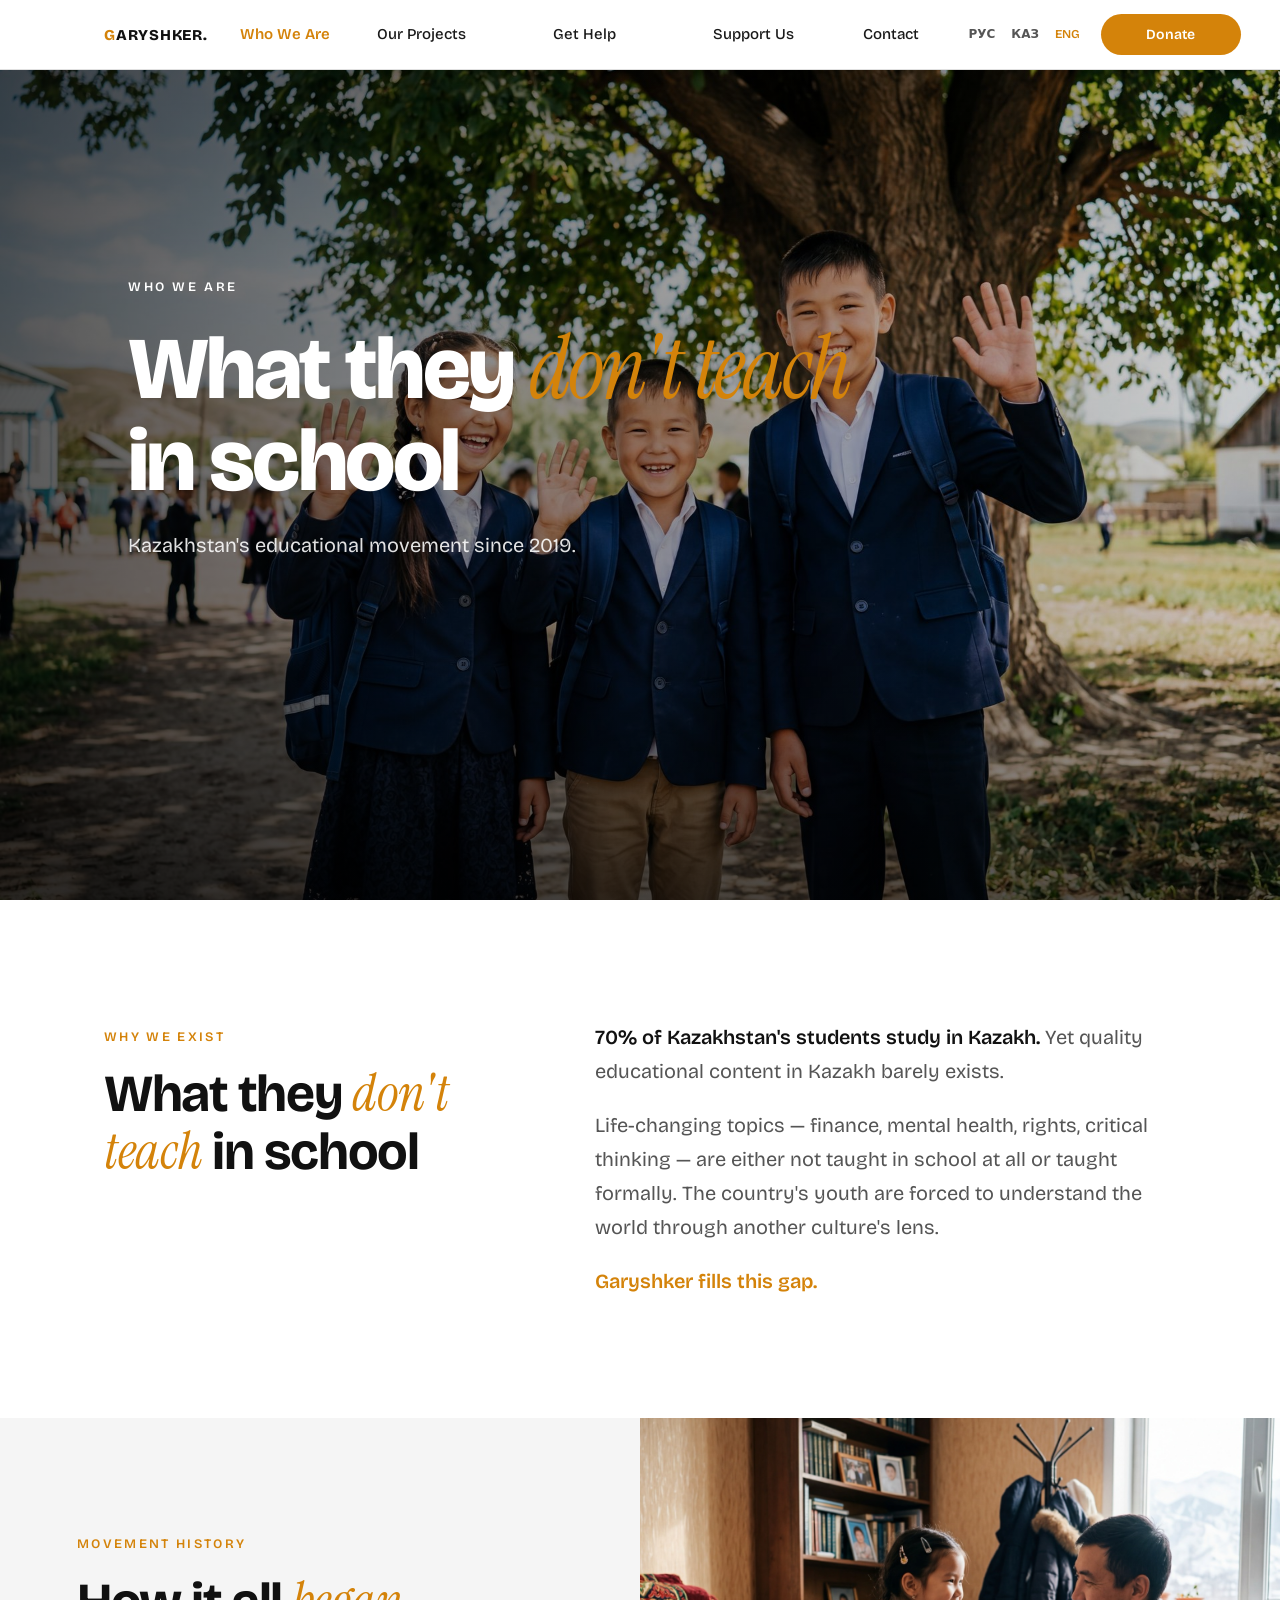
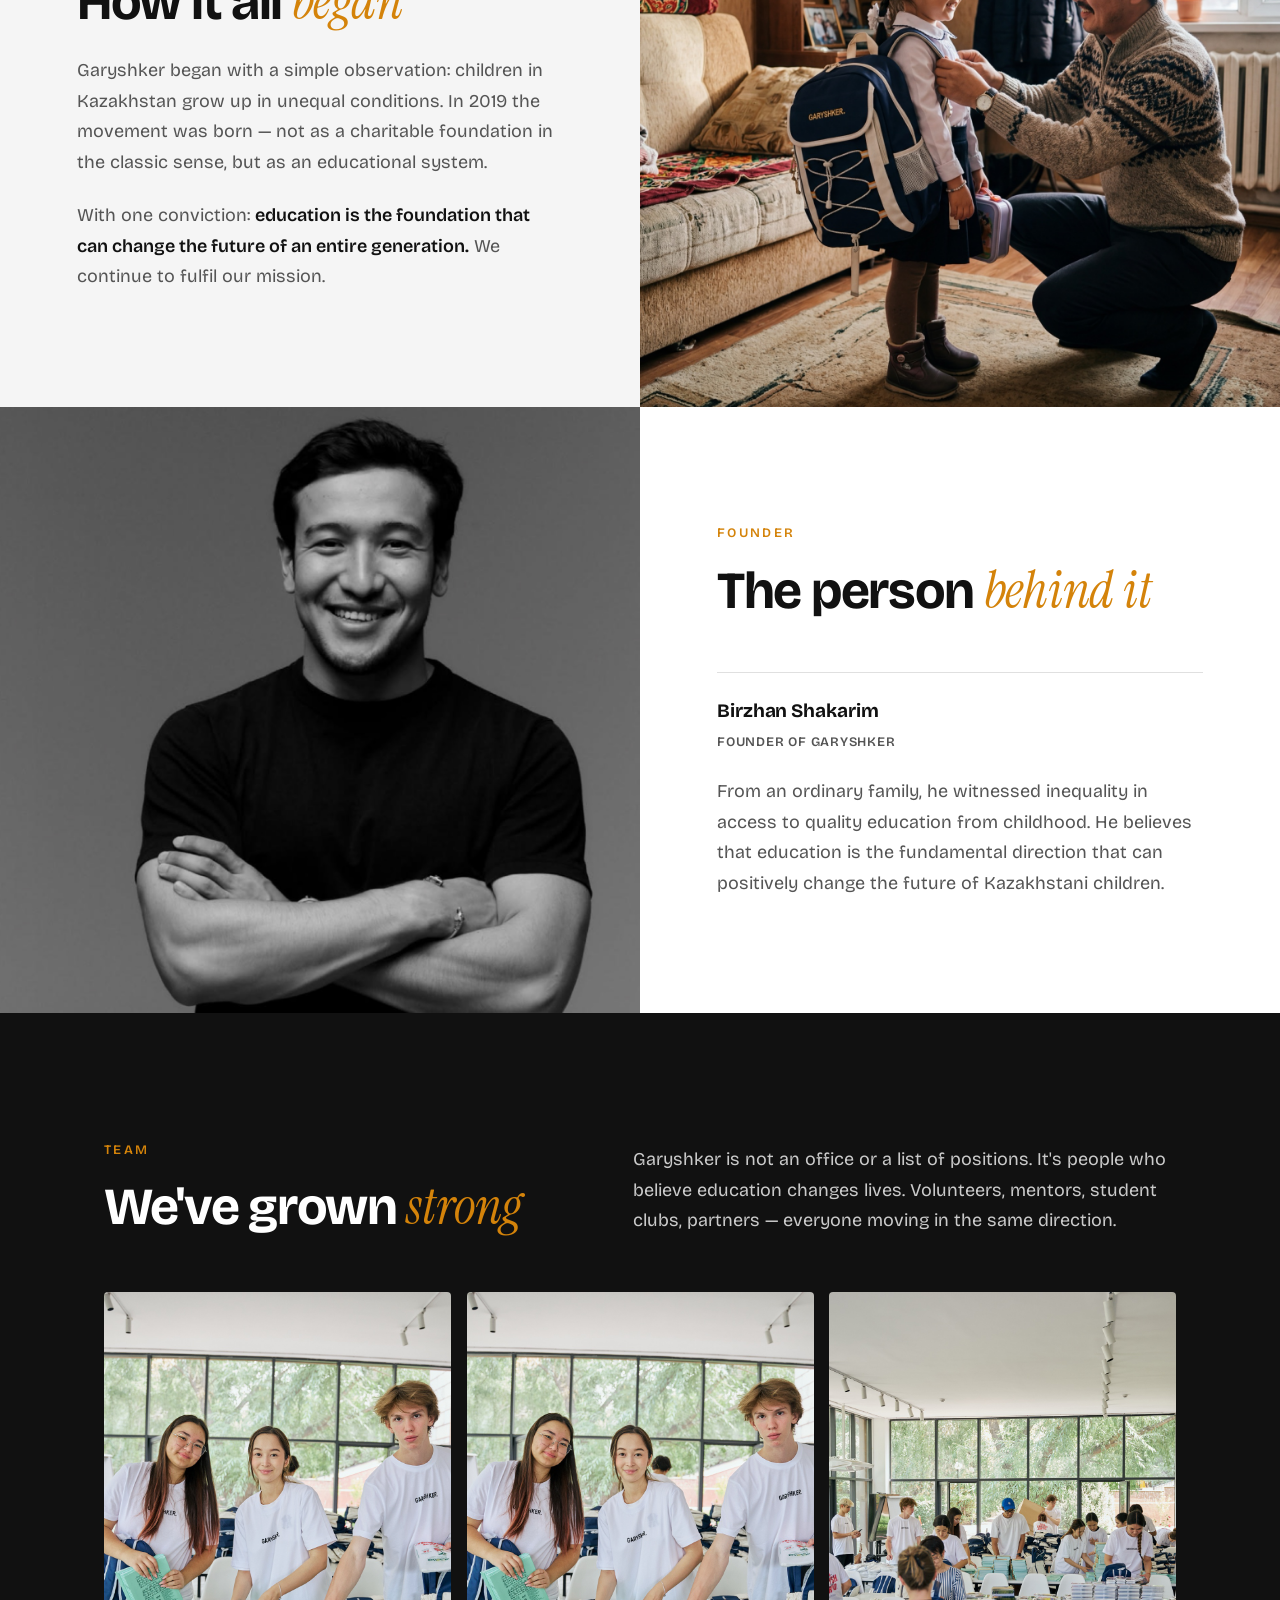
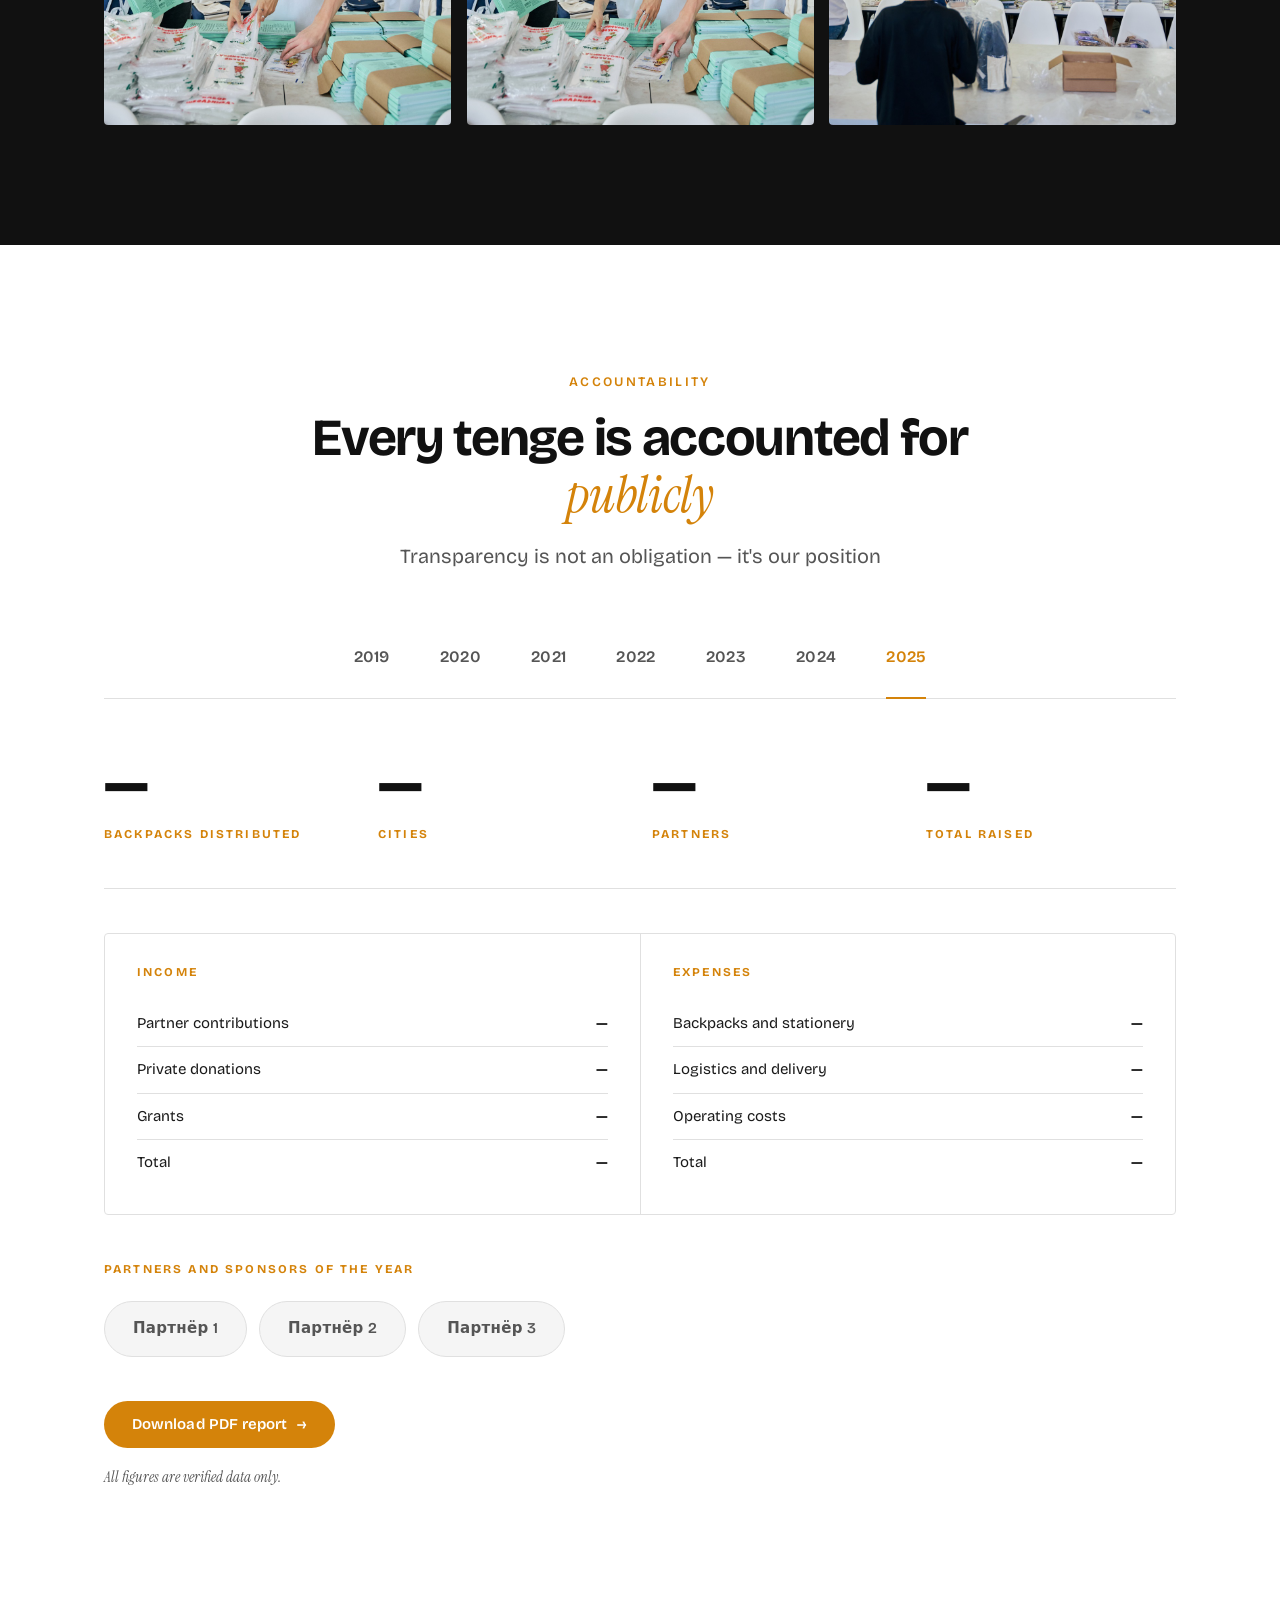
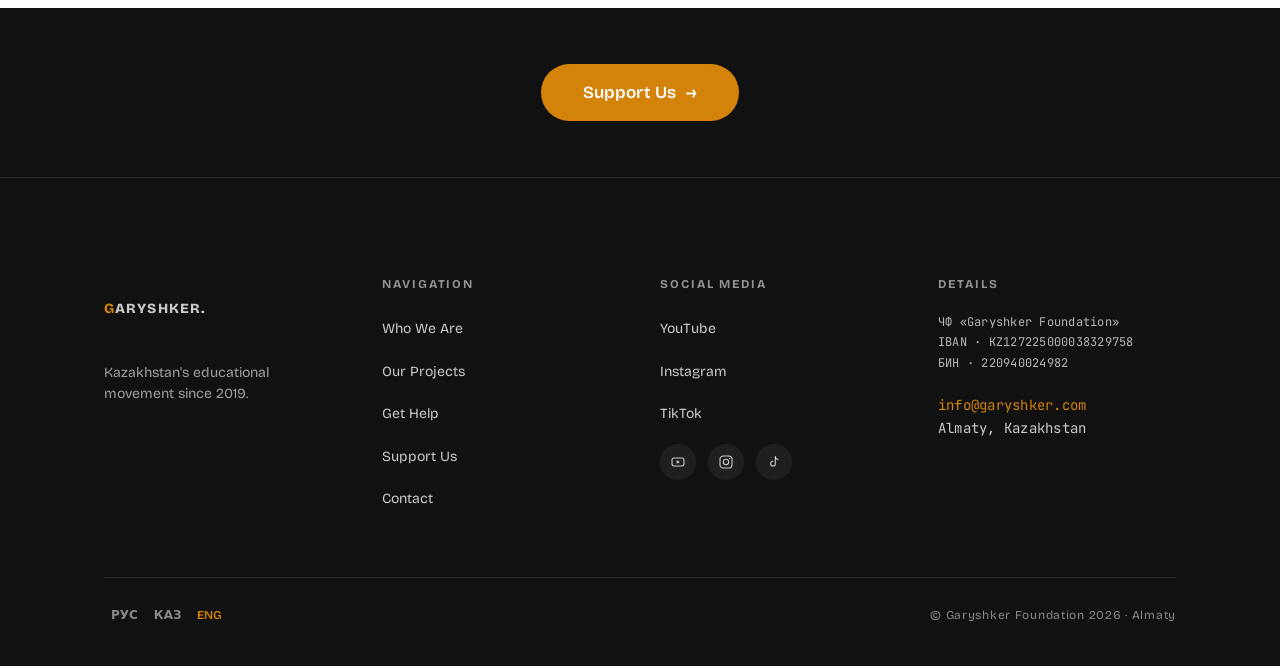
==== about.html @ d1267ba1 "Initial commit — Garyshker Foundation website" ====
<!doctype html>
<html lang="ru">
<head>
<meta charset="utf-8">
<meta name="viewport" content="width=device-width, initial-scale=1">
<title>Кто мы · Garyshker</title>
<meta name="description" content="Garyshker — образовательное движение Казахстана с 2019. История, основатель, команда, отчётность.">
<meta property="og:title" content="Кто мы · GARYSHKER">
<meta property="og:description" content="История движения, основатель Биржан Шакарим и команда волонтёров.">
<meta property="og:url" content="https://garyshkerrr.netlify.app/about.html">
<meta property="og:type" content="website">
<meta property="og:site_name" content="GARYSHKER">
<meta property="og:image" content="https://garyshkerrr.netlify.app/assets/og_cover.jpg">
<meta name="twitter:card" content="summary_large_image">
<meta name="twitter:image" content="https://garyshkerrr.netlify.app/assets/og_cover.jpg">
<meta name="theme-color" content="#D4830A">
<link rel="preload" as="image" href="assets/three_schoolkids_waving.jpg">
<script src="js/i18n.js" defer></script>
<script src="js/stats.js" defer></script>

<link rel="preconnect" href="https://fonts.googleapis.com">
<link rel="preconnect" href="https://fonts.gstatic.com" crossorigin>
<link href="https://fonts.googleapis.com/css2?family=Bricolage+Grotesque:wght@400;500;600;700;800&family=Instrument+Serif:ital@0;1&family=JetBrains+Mono:wght@400;500;600&display=swap" rel="stylesheet">
<link rel="stylesheet" href="styles.css">

<style>
  /* ──────────── About-specific ──────────── */

  .nav__a.is-active { color: var(--amber); font-weight: 600; }

  /* hero — same shape as home, slightly shorter */
  .about-hero {
    position: relative;
    min-height: 100vh;
    padding: 0;
    overflow: hidden;
    display: flex; align-items: flex-start;
  }
  .about-hero__bg {
    position: absolute; inset: 0;
    background: url('assets/three_schoolkids_waving.jpg') center 30% / cover no-repeat;
    z-index: 0;
    transform: scale(1.04);
    animation: heroZoom 22s var(--ease) forwards;
  }
  @keyframes heroZoom { to { transform: scale(1); } }
  .about-hero__bg::after {
    content: ""; position: absolute; inset: 0;
    background:
      linear-gradient(90deg, rgba(0,0,0,0.65) 0%, rgba(0,0,0,0.42) 45%, rgba(0,0,0,0.18) 100%),
      linear-gradient(180deg, rgba(0,0,0,0.25) 0%, rgba(0,0,0,0) 30%, rgba(0,0,0,0) 70%, rgba(0,0,0,0.55) 100%);
  }
  .about-hero__inner {
    position: relative; z-index: 1;
    width: 100%;
    padding: 30vh 10vw 100px;
    max-width: 1400px;
  }
  .about-hero__content { max-width: 820px; }
  .about-hero .overline { color: var(--white); margin-bottom: 24px; letter-spacing: 0.2em; }
  .about-hero h1 {
    color: var(--white);
    font-size: clamp(40px, 7vw, 88px);
    font-weight: 800;
    line-height: 1.05;
    letter-spacing: -0.03em;
    margin-bottom: 22px;
    text-wrap: pretty;
  }
  .about-hero h1 em {
    font-family: var(--font-serif);
    font-style: italic;
    font-weight: 400;
    color: var(--amber);
  }
  .about-hero p {
    font-size: 20px;
    color: rgba(255,255,255,0.88);
    max-width: 560px;
    line-height: 1.5;
  }
  @media (max-width: 720px) { .about-hero__inner { padding: 0 var(--pad-x); } }

  /* shared section frame */
  .sec { padding: 120px 0; }
  .sec--gray { background: var(--gray); }
  .sec--ink  { background: var(--ink); color: var(--white); }
  .sec .wrap { max-width: var(--max-w); margin: 0 auto; padding: 0 var(--pad-x); }

  /* BLOCK 1 — Почему мы существуем */
  .why-block .wrap {
    display: grid;
    grid-template-columns: 1fr 1.4fr;
    gap: clamp(40px, 6vw, 96px);
    align-items: start;
  }
  @media (max-width: 768px) { .why-block .wrap { grid-template-columns: 1fr; gap: 32px; } }
  .why-block h2 { max-width: 460px; }
  .why-block .body { font-size: clamp(17px, 1.7vw, 20px); line-height: 1.7; }
  .why-block .body + .body { margin-top: 20px; }
  .why-block .body strong { color: var(--ink); font-weight: 600; }
  .why-block .body .amber { color: var(--amber); font-weight: 600; }

  /* BLOCKS 2 & 3 — split */
  .split-row {
    overflow: hidden;
  }
  .split-row--gray { background: var(--gray); }
  .split-row__inner {
    display: grid;
    grid-template-columns: 1fr 1fr;
    min-height: 580px;
  }
  @media (max-width: 768px) {
    .split-row__inner { display: flex; flex-direction: column; }
    .split-row__inner .split-row__img { order: -1; }
  }
  .split-row__img {
    background-size: cover;
    background-position: center;
    background-repeat: no-repeat;
    min-height: 380px;
  }
  .split-row__body {
    padding: clamp(64px, 9vw, 120px) clamp(36px, 6vw, 88px);
    display: flex; flex-direction: column; justify-content: center;
    max-width: 660px;
  }
  .split-row__body .overline { margin-bottom: 18px; }
  .split-row__body h2 { margin-bottom: 24px; }
  .split-row__body p { margin-bottom: 22px; max-width: 540px; }
  .split-row__body p:last-of-type { margin-bottom: 0; }

  .founder-meta {
    display: flex; flex-direction: column; gap: 4px;
    margin: 28px 0 22px;
    padding-top: 22px;
    border-top: 1px solid var(--gray-line);
  }
  .founder-meta__name {
    font-size: 19px;
    font-weight: 700;
    color: var(--ink);
    letter-spacing: -0.005em;
  }
  .founder-meta__role {
    font-size: 13px;
    color: var(--muted);
    letter-spacing: 0.06em;
    text-transform: uppercase;
    font-weight: 600;
  }

  /* BLOCK 4 — Нас уже много (dark) */
  .many-block { padding: 120px 0; background: var(--ink); color: var(--white); }
  .many-block .wrap { max-width: var(--max-w); margin: 0 auto; padding: 0 var(--pad-x); }
  .many-block__head {
    display: grid;
    grid-template-columns: 1fr 1.2fr;
    gap: clamp(40px, 6vw, 80px);
    margin-bottom: 56px;
    align-items: end;
  }
  @media (max-width: 768px) { .many-block__head { grid-template-columns: 1fr; gap: 20px; } }
  .many-block h2 { color: var(--white); }
  .many-block h2 em {
    font-family: var(--font-serif);
    font-style: italic;
    font-weight: 400;
    color: var(--amber);
  }
  .many-block .body { color: rgba(255,255,255,0.78); max-width: 560px; }
  .many-block .overline { color: var(--amber); }

  .many-grid {
    display: grid;
    grid-template-columns: repeat(3, 1fr);
    gap: 16px;
  }
  @media (max-width: 1024px) { .many-grid { grid-template-columns: 1fr 1fr; } }
  @media (max-width: 768px) { .many-grid { grid-template-columns: 1fr; } }
  .many-photo {
    position: relative;
    aspect-ratio: 4 / 5;
    background-size: cover;
    background-position: center;
    background-repeat: no-repeat;
    border-radius: 4px;
    overflow: hidden;
    cursor: pointer;
  }
  .many-photo::after {
    content: "";
    position: absolute; inset: 0;
    background: linear-gradient(180deg, transparent 40%, rgba(0,0,0,0.45) 100%);
    opacity: 0;
    transition: opacity .25s var(--ease);
  }
  .many-photo:hover::after { opacity: 1; }
  .many-photo__cap {
    position: absolute;
    left: 22px; right: 22px; bottom: 22px;
    color: var(--white);
    font-size: 13px;
    font-weight: 600;
    letter-spacing: 0.16em;
    text-transform: uppercase;
    opacity: 0;
    transform: translateY(8px);
    transition: opacity .25s var(--ease), transform .25s var(--ease);
    z-index: 1;
  }
  .many-photo:hover .many-photo__cap { opacity: 1; transform: translateY(0); }

  /* BLOCK 5 — Отчётность */
  .report-block { padding: 120px 0; background: var(--white); }
  .report-block .wrap { max-width: var(--max-w); margin: 0 auto; padding: 0 var(--pad-x); }
  .report-block__head { text-align: center; max-width: 760px; margin: 0 auto 56px; }
  .report-block__head h2 { margin: 14px 0 14px; }
  .report-block__head p { font-size: clamp(17px, 1.7vw, 20px); color: var(--muted); }

  .year-tabs {
    display: flex;
    flex-wrap: wrap;
    justify-content: center;
    gap: 6px;
    padding: 0 0 14px;
    margin-bottom: 56px;
    border-bottom: 1px solid var(--gray-line);
  }
  .year-tab {
    position: relative;
    padding: 14px 22px;
    font-size: 16px;
    font-weight: 600;
    color: var(--muted);
    letter-spacing: 0.02em;
    border: 0;
    background: transparent;
    cursor: pointer;
    transition: color .15s ease;
  }
  .year-tab:hover { color: var(--ink); }
  .year-tab.is-active { color: var(--amber); }
  .year-tab.is-active::after {
    content: "";
    position: absolute;
    left: 22px; right: 22px;
    bottom: -15px;
    height: 2px;
    background: var(--amber);
  }

  .report-panel { display: none; }
  .report-panel.is-active { display: block; }

  .report-stats {
    display: grid;
    grid-template-columns: repeat(4, 1fr);
    gap: 24px;
    padding-bottom: 44px;
    margin-bottom: 44px;
    border-bottom: 1px solid var(--gray-line);
  }
  @media (max-width: 720px) { .report-stats { grid-template-columns: 1fr 1fr; gap: 32px 24px; } }
  .report-stat__n {
    font-size: clamp(40px, 4.4vw, 56px);
    font-weight: 800;
    color: var(--ink);
    line-height: 1;
    letter-spacing: -0.03em;
    font-variant-numeric: tabular-nums;
    margin-bottom: 12px;
  }
  .report-stat__l {
    font-size: 12px;
    font-weight: 700;
    color: var(--amber);
    letter-spacing: 0.18em;
    text-transform: uppercase;
  }

  .report-finance {
    display: grid;
    grid-template-columns: 1fr 1fr;
    gap: 0;
    margin-bottom: 44px;
    border: 1px solid var(--gray-line);
    border-radius: 4px;
    overflow: hidden;
  }
  @media (max-width: 720px) { .report-finance { grid-template-columns: 1fr; } }
  .report-finance__col { padding: 28px 32px; }
  .report-finance__col + .report-finance__col { border-left: 1px solid var(--gray-line); }
  @media (max-width: 720px) {
    .report-finance__col + .report-finance__col { border-left: 0; border-top: 1px solid var(--gray-line); }
  }
  .report-finance__h {
    font-size: 12px;
    font-weight: 700;
    color: var(--amber);
    letter-spacing: 0.18em;
    text-transform: uppercase;
    margin-bottom: 18px;
  }
  .report-finance__row {
    display: flex; justify-content: space-between; align-items: center;
    padding: 10px 0;
    border-bottom: 1px solid var(--gray-line);
    font-size: 15px;
    color: var(--text);
  }
  .report-finance__row:last-child { border-bottom: 0; }
  .report-finance__row span:last-child {
    color: var(--ink);
    font-weight: 600;
    font-variant-numeric: tabular-nums;
  }

  .report-partners {
    margin-bottom: 44px;
  }
  .report-partners__h {
    font-size: 12px;
    font-weight: 700;
    color: var(--amber);
    letter-spacing: 0.18em;
    text-transform: uppercase;
    margin-bottom: 22px;
  }
  .report-partners__row {
    display: flex; flex-wrap: wrap; gap: 12px;
  }
  .report-partners__row .partner-pill-light {
    background: var(--gray);
    border: 1px solid var(--gray-line);
    border-radius: 999px;
    padding: 14px 28px;
    font-size: 15px;
    font-weight: 600;
    color: var(--muted);
    letter-spacing: 0.02em;
    transition: all .18s var(--ease);
  }
  .report-partners__row .partner-pill-light:hover {
    background: var(--amber-soft);
    border-color: var(--amber);
    color: var(--amber-hover);
  }

  .report-actions {
    display: flex; flex-direction: column; align-items: flex-start; gap: 18px;
  }
  .report-note {
    font-family: var(--font-serif);
    font-style: italic;
    font-size: 15px;
    color: var(--muted);
    line-height: 1.5;
  }

  /* FOOTER — amber CTA strip + lang in bottom */
  .footer-cta {
    background: var(--ink);
    padding: 56px 0;
    text-align: center;
    border-bottom: 1px solid var(--gray-line-dk);
  }
  .footer-cta .btn { padding: 20px 42px; font-size: 17px; }
  footer .footer__cols .reqs {
    font-family: 'JetBrains Mono', monospace;
    font-size: 12px;
    color: rgba(255,255,255,0.7);
    line-height: 1.7;
    letter-spacing: 0.02em;
  }
  footer .footer__bottom-lang {
    display: flex; gap: 2px;
    font-family: var(--font);
    font-size: 12px;
    font-weight: 600;
    color: rgba(255,255,255,0.5);
    letter-spacing: 0.06em;
  }
  footer .footer__bottom-lang button {
    padding: 5px 7px;
    border-radius: 4px;
    transition: color .15s ease;
  }
  footer .footer__bottom-lang button:hover { color: var(--white); }
  footer .footer__bottom-lang button.is-active { color: var(--amber); }
</style>
</head>
<body>

<!-- ═══════════════ NAV ═══════════════ -->
<div class="nav-wrap" id="nav">
  <nav class="nav">
    <a href="garyshker.com.html" class="logo">
      <span class="logo__mark"></span>
      <span><span class="a">G</span>ARYSHKER.</span>
    </a>
    <div class="nav__items">
      <a class="nav__a is-active" href="about.html" data-i18n="nav.who">Кто мы</a>
      <a class="nav__a" href="projects.html" data-i18n="nav.projects">Наши проекты</a>
      <a class="nav__a" href="apply.html" data-i18n="nav.apply">Получить помощь</a>
      <a class="nav__a" href="support.html" data-i18n="nav.support">Поддержите нас</a>
      <a class="nav__a" href="contacts.html" data-i18n="nav.contacts">Контакты</a>
    </div>
    <div class="nav__right">
      <div class="lang">
        <button data-lang="ru" onclick="gsi18n.switchLang('ru')" type="button">РУС</button>
        <button data-lang="kz" onclick="gsi18n.switchLang('kz')" type="button">КАЗ</button>
        <button data-lang="en" onclick="gsi18n.switchLang('en')" type="button">ENG</button>
      </div>
      <a href="support.html#donate" class="nav__cta" data-i18n="nav.cta">Поддержать</a>
      <button class="burger" type="button" aria-label="Меню">
        <svg width="20" height="20" viewBox="0 0 20 20" fill="none">
          <line x1="3" y1="6" x2="17" y2="6" stroke="currentColor" stroke-width="1.8" stroke-linecap="round"/>
          <line x1="3" y1="10" x2="17" y2="10" stroke="currentColor" stroke-width="1.8" stroke-linecap="round"/>
          <line x1="3" y1="14" x2="17" y2="14" stroke="currentColor" stroke-width="1.8" stroke-linecap="round"/>
        </svg>
      </button>
    </div>
  </nav>
</div>

<!-- ═══════════════ HERO ═══════════════ -->
<section class="about-hero" id="top">
  <div class="about-hero__bg"></div>
  <div class="about-hero__inner">
    <div class="about-hero__content">
      <div class="overline rv" data-i18n="about.hero.overline">Кто мы</div>
      <h1 class="rv rv-d1" data-i18n-html="about.hero.h1">Тому, чему не учат <em>в школе</em></h1>
      <p class="rv rv-d2" data-i18n="about.hero.p">Образовательное движение Казахстана с 2019 года.</p>
    </div>
  </div>
</section>

<!-- ═══════════════ BLOCK 1 — ПОЧЕМУ МЫ СУЩЕСТВУЕМ ═══════════════ -->
<section class="sec why-block">
  <div class="wrap">
    <div class="rv">
      <div class="overline" data-i18n="about.why.overline">Почему мы существуем</div>
      <h2 class="h2" style="margin-top: 14px;" data-i18n-html="about.why.h2">Тому, чему не учат <em>в школе</em></h2>
    </div>
    <div>
      <p class="body rv rv-d1" data-i18n-html="about.why.p1"><strong>70% школьников Казахстана учатся на казахском языке.</strong> При этом качественного образовательного контента на казахском почти не существует.</p>
      <p class="body rv rv-d2" data-i18n="about.why.p2">Темы которые меняют жизнь — финансы, ментальное здоровье, права, критическое мышление — в школе либо не преподаются вовсе, либо преподаются формально. Молодёжь страны вынуждена познавать мир через чужую культурную оптику.</p>
      <p class="body rv rv-d3" data-i18n-html="about.why.p3"><span class="amber">Garyshker закрывает эту нишу.</span></p>
    </div>
  </div>
</section>

<!-- ═══════════════ BLOCK 2 — ИСТОРИЯ ДВИЖЕНИЯ ═══════════════ -->
<section class="split-row split-row--gray" id="story">
  <div class="split-row__inner">
    <div class="split-row__body">
      <div class="overline rv" data-i18n="about.story.overline">История движения</div>
      <h2 class="h2 rv rv-d1" data-i18n-html="about.story.h2">Как всё <em>началось</em></h2>
      <p class="body rv rv-d2" data-i18n="about.story.p1">Garyshker начался с простого наблюдения: дети в Казахстане растут в неравных условиях. В 2019 году появилось движение — не как благотворительный фонд в классическом смысле, а как образовательная система.</p>
      <p class="body rv rv-d2" data-i18n-html="about.story.p2">С одним убеждением: <strong>образование — это фундамент, который может изменить будущее целого поколения.</strong> Мы продолжаем выполнять свою миссию.</p>
    </div>
    <div class="split-row__img" style="background-image: url('assets/father_daughter_backpack.jpg');" role="img" aria-label="История движения Garyshker"></div>
  </div>
</section>

<!-- ═══════════════ BLOCK 3 — ОСНОВАТЕЛЬ ═══════════════ -->
<section class="split-row" id="founder">
  <div class="split-row__inner">
    <div class="split-row__img" style="background-image: url('assets/birzhan_shakarim.jpg'); background-position: center 20%;" role="img" aria-label="Биржан Шакарим"></div>
    <div class="split-row__body">
      <div class="overline rv" data-i18n="about.founder.overline">Основатель</div>
      <h2 class="h2 rv rv-d1" data-i18n-html="about.founder.h2">Кто за этим <em>стоит</em></h2>
      <div class="founder-meta rv rv-d2">
        <div class="founder-meta__name" data-i18n="about.founder.name">Биржан Шакарим</div>
        <div class="founder-meta__role" data-i18n="about.founder.role">Основатель Garyshker</div>
      </div>
      <p class="body rv rv-d2" data-i18n="about.founder.p">Происходя из обычной семьи, с детства видел неравенство в доступе к качественному образованию. Верит что образование — фундаментальное направление, которое может позитивно изменить будущее казахстанских детей.</p>
    </div>
  </div>
</section>

<!-- ═══════════════ BLOCK 4 — НАС УЖЕ МНОГО ═══════════════ -->
<section class="many-block" id="team">
  <div class="wrap">
    <div class="many-block__head">
      <div>
        <div class="overline rv" data-i18n="about.team.overline">Команда</div>
        <h2 class="h2 rv rv-d1" style="margin-top: 14px;" data-i18n-html="about.team.h2">Нас уже <em>много</em></h2>
      </div>
      <p class="body rv rv-d2" data-i18n="about.team.p">Garyshker — это не офис и не список должностей. Это люди которые верят что образование меняет жизнь. Волонтёры, менторы, студенческие клубы, партнёры — все кто движется в одну сторону.</p>
    </div>

    <div class="many-grid">
      <div class="many-photo rv" style="background-image: url('assets/dsc07840.jpg');">
        <div class="many-photo__cap" data-i18n="about.team.photo.cap">Фото с мероприятий</div>
      </div>
      <div class="many-photo rv rv-d1" style="background-image: url('assets/dsc07842.jpg');">
        <div class="many-photo__cap" data-i18n="about.team.photo.cap">Фото с мероприятий</div>
      </div>
      <div class="many-photo rv rv-d2" style="background-image: url('assets/dsc07862.jpg');">
        <div class="many-photo__cap" data-i18n="about.team.photo.cap">Фото с мероприятий</div>
      </div>
    </div>
  </div>
</section>

<!-- ═══════════════ BLOCK 5 — ОТЧЁТНОСТЬ ═══════════════ -->
<section class="report-block" id="report">
  <div class="wrap">
    <div class="report-block__head">
      <div class="overline rv" data-i18n="about.report.overline">Отчётность</div>
      <h2 class="h2 rv rv-d1" data-i18n-html="about.report.h2">Каждый тенге отчитывается <em>публично</em></h2>
      <p class="rv rv-d2" data-i18n="about.report.p">Прозрачность — не обязанность, а наша позиция</p>
    </div>

    <div class="year-tabs rv" role="tablist">
      <button class="year-tab" type="button" data-year="2019">2019</button>
      <button class="year-tab" type="button" data-year="2020">2020</button>
      <button class="year-tab" type="button" data-year="2021">2021</button>
      <button class="year-tab" type="button" data-year="2022">2022</button>
      <button class="year-tab" type="button" data-year="2023">2023</button>
      <button class="year-tab" type="button" data-year="2024">2024</button>
      <button class="year-tab is-active" type="button" data-year="2025">2025</button>
    </div>

    <div class="report-panel is-active rv" id="report-panel">
      <div class="report-stats">
        <div class="report-stat">
          <div class="report-stat__n">—</div>
          <div class="report-stat__l" data-i18n="about.report.stat.l1">Рюкзаков роздано</div>
        </div>
        <div class="report-stat">
          <div class="report-stat__n">—</div>
          <div class="report-stat__l" data-i18n="about.report.stat.l2">Городов</div>
        </div>
        <div class="report-stat">
          <div class="report-stat__n">—</div>
          <div class="report-stat__l" data-i18n="about.report.stat.l3">Партнёров</div>
        </div>
        <div class="report-stat">
          <div class="report-stat__n">—</div>
          <div class="report-stat__l" data-i18n="about.report.stat.l4">Сумма сборов</div>
        </div>
      </div>

      <div class="report-finance">
        <div class="report-finance__col">
          <div class="report-finance__h" data-i18n="about.report.income.h">Доходы</div>
          <div class="report-finance__row"><span data-i18n="about.report.income.r1">Партнёрские взносы</span><span>—</span></div>
          <div class="report-finance__row"><span data-i18n="about.report.income.r2">Частные пожертвования</span><span>—</span></div>
          <div class="report-finance__row"><span data-i18n="about.report.income.r3">Гранты</span><span>—</span></div>
          <div class="report-finance__row"><span data-i18n="about.report.income.r4">Итого</span><span>—</span></div>
        </div>
        <div class="report-finance__col">
          <div class="report-finance__h" data-i18n="about.report.expense.h">Расходы</div>
          <div class="report-finance__row"><span data-i18n="about.report.expense.r1">Рюкзаки и канцелярия</span><span>—</span></div>
          <div class="report-finance__row"><span data-i18n="about.report.expense.r2">Логистика и доставка</span><span>—</span></div>
          <div class="report-finance__row"><span data-i18n="about.report.expense.r3">Операционные расходы</span><span>—</span></div>
          <div class="report-finance__row"><span data-i18n="about.report.expense.r4">Итого</span><span>—</span></div>
        </div>
      </div>

      <div class="report-partners">
        <div class="report-partners__h" data-i18n="about.report.partners.h">Партнёры и спонсоры года</div>
        <div class="report-partners__row">
          <span class="partner-pill-light">Партнёр 1</span>
          <span class="partner-pill-light">Партнёр 2</span>
          <span class="partner-pill-light">Партнёр 3</span>
        </div>
      </div>

      <div class="report-actions">
        <a href="#" class="btn btn--amber">
          <span data-i18n="about.report.download">Скачать PDF-отчёт</span>
          <span class="arr">→</span>
        </a>
        <p class="report-note" data-i18n="about.report.note">Все цифры — только верифицированные данные.</p>
      </div>
    </div>
  </div>
</section>

<!-- ═══════════════ FOOTER ═══════════════ -->
<div class="footer-cta">
  <a href="support.html" class="btn btn--amber">
    <span data-i18n="footer.cta.btn">Поддержать движение</span>
    <span class="arr">→</span>
  </a>
</div>

<footer>
  <div class="footer__inner">
    <div class="footer__cols">
      <div class="footer__col">
        <a href="garyshker.com.html" class="logo" style="color: var(--white); font-size: 22px;">
          <span class="logo__mark"></span>
          <span><span class="a">G</span>ARYSHKER.</span>
        </a>
        <p style="margin-top: 18px; font-size: 14px; color: rgba(255,255,255,0.6); line-height: 1.55; max-width: 240px;" data-i18n="footer.sub">
          Образовательное движение Казахстана с 2019.
        </p>
      </div>

      <div class="footer__col">
        <h4 data-i18n="footer.nav">Навигация</h4>
        <ul>
          <li><a href="about.html" data-i18n="footer.nav.who">Кто мы</a></li>
          <li><a href="projects.html" data-i18n="footer.nav.projects">Наши проекты</a></li>
          <li><a href="apply.html" data-i18n="footer.nav.apply">Получить помощь</a></li>
          <li><a href="support.html" data-i18n="footer.nav.support">Поддержите нас</a></li>
          <li><a href="contacts.html" data-i18n="footer.nav.contacts">Контакты</a></li>
        </ul>
      </div>

      <div class="footer__col">
        <h4 data-i18n="footer.social">Соцсети</h4>
        <ul>
          <li><a href="https://youtube.com/@garyshker" target="_blank" rel="noopener">YouTube</a></li>
          <li><a href="https://instagram.com/garyshker" target="_blank" rel="noopener">Instagram</a></li>
          <li><a href="#" target="_blank" rel="noopener">TikTok</a></li>
        </ul>
        <div class="footer__socials">
          <a class="footer__social" href="https://youtube.com/@garyshker" target="_blank" rel="noopener" aria-label="YouTube">
            <svg viewBox="0 0 24 24" fill="none">
              <rect x="3" y="6" width="18" height="12" rx="3" stroke="currentColor" stroke-width="1.6"/>
              <path d="M10 9.5 L15 12 L10 14.5 Z" fill="currentColor"/>
            </svg>
          </a>
          <a class="footer__social" href="https://instagram.com/garyshker" target="_blank" rel="noopener" aria-label="Instagram">
            <svg viewBox="0 0 24 24" fill="none">
              <rect x="3" y="3" width="18" height="18" rx="5" stroke="currentColor" stroke-width="1.6"/>
              <circle cx="12" cy="12" r="4" stroke="currentColor" stroke-width="1.6"/>
              <circle cx="17.5" cy="6.5" r="1" fill="currentColor"/>
            </svg>
          </a>
          <a class="footer__social" href="#" aria-label="TikTok">
            <svg viewBox="0 0 24 24" fill="none">
              <path d="M14 4 V14.5 a3.5 3.5 0 1 1 -3.5 -3.5" stroke="currentColor" stroke-width="1.6" stroke-linecap="round" stroke-linejoin="round"/>
              <path d="M14 4 C 14 6 16 8 18 8" stroke="currentColor" stroke-width="1.6" stroke-linecap="round"/>
            </svg>
          </a>
        </div>
      </div>

      <div class="footer__col">
        <h4 data-i18n="footer.reqs">Реквизиты</h4>
        <div class="reqs">
          ЧФ «Garyshker Foundation»<br>
          IBAN · KZ127225000038329758<br>
          БИН · 220940024982<br>
          <br>
          <a href="mailto:info@garyshker.com" class="a">info@garyshker.com</a><br>
          <span data-i18n="footer.city">Алматы, Казахстан</span>
        </div>
      </div>
    </div>

    <div class="footer__bottom">
      <div class="footer__bottom-lang lang">
        <button data-lang="ru" onclick="gsi18n.switchLang('ru')" type="button">РУС</button>
        <button data-lang="kz" onclick="gsi18n.switchLang('kz')" type="button">КАЗ</button>
        <button data-lang="en" onclick="gsi18n.switchLang('en')" type="button">ENG</button>
      </div>
      <div data-i18n="footer.copy">© Garyshker Foundation 2026 · Алматы</div>
    </div>
  </div>
</footer>

<script>
  // Lang switch
  document.querySelectorAll('.lang button, .footer__bottom-lang button').forEach(b => {
    b.addEventListener('click', () => {
      const group = b.closest('.lang, .footer__bottom-lang');
      group.querySelectorAll('button').forEach(x => x.classList.toggle('is-active', x === b));
    });
  });

  // Scroll reveal
  const io = new IntersectionObserver((entries) => {
    entries.forEach(e => {
      if (e.isIntersecting) {
        e.target.classList.add('is-in');
        io.unobserve(e.target);
      }
    });
  }, { threshold: 0.14, rootMargin: '0px 0px -8% 0px' });
  document.querySelectorAll('.rv').forEach(el => io.observe(el));

  // Year tabs (visual only — data is all placeholder)
  document.querySelectorAll('.year-tab').forEach(tab => {
    tab.addEventListener('click', () => {
      document.querySelectorAll('.year-tab').forEach(t => t.classList.toggle('is-active', t === tab));
    });
  });
</script>

</body>
</html>
---- styles.css ----
/* ════════════════════════════════════════════════════════════
   Garyshker — shared design system (Room-to-Read inspired)
   Used by: about.html, projects.html, apply.html, support.html
   Home (garyshker.com.html) has its own inline styles.
   ════════════════════════════════════════════════════════════ */

*, *::before, *::after { box-sizing: border-box; margin: 0; padding: 0; }

:root {
  --white:        #FFFFFF;
  --ink:          #111111;
  --text:         #1A1A1A;
  --muted:        #555555;
  --gray:         #F5F5F5;
  --gray-line:    #E0E0E0;
  --gray-line-dk: #2B2B2B;

  --amber:        #D4830A;
  --amber-hover:  #B86E08;
  --amber-soft:   #FBEACC;

  --green:        #1F8A5B;
  --green-soft:   #D7EBDD;

  --font:         'Bricolage Grotesque', system-ui, -apple-system, sans-serif;
  --font-serif:   'Instrument Serif', Georgia, serif;

  --max-w:        1200px;
  --pad-x:        clamp(20px, 6vw, 64px);
  --ease:         cubic-bezier(.22,.61,.36,1);
}

html { scroll-behavior: smooth; scroll-snap-type: none; }
body {
  background: var(--white);
  color: var(--text);
  font-family: var(--font);
  font-size: 18px;
  line-height: 1.7;
  -webkit-font-smoothing: antialiased;
  -moz-osx-font-smoothing: grayscale;
  overflow-x: hidden;
  scroll-snap-type: none;
}

img { display: block; max-width: 100%; }
a   { color: inherit; text-decoration: none; }
button { font: inherit; cursor: pointer; border: 0; background: 0; color: inherit; }

/* ─────────────────── Scroll reveal ─────────────────── */
.rv {
  opacity: 0;
  transform: translateY(24px);
  transition: opacity .9s var(--ease), transform .9s var(--ease);
  will-change: opacity, transform;
}
.rv.is-in { opacity: 1; transform: none; }
.rv-d1 { transition-delay: .08s; }
.rv-d2 { transition-delay: .16s; }
.rv-d3 { transition-delay: .24s; }
.rv-d4 { transition-delay: .32s; }
@media (prefers-reduced-motion: reduce) {
  .rv { opacity: 1; transform: none; transition: none; }
}

/* ─────────────────── Atoms ─────────────────── */
.overline {
  font-size: 13px;
  font-weight: 600;
  color: var(--amber);
  letter-spacing: 0.18em;
  text-transform: uppercase;
  display: inline-block;
}
.overline--light { color: var(--white); }

.h1 {
  font-family: var(--font);
  font-weight: 800;
  font-size: clamp(40px, 7vw, 88px);
  line-height: 1.05;
  letter-spacing: -0.03em;
}
.h2 {
  font-family: var(--font);
  font-weight: 700;
  font-size: clamp(30px, 4.2vw, 52px);
  line-height: 1.1;
  letter-spacing: -0.025em;
  color: var(--ink);
}
.h2 em, .h1 em {
  font-family: var(--font-serif);
  font-style: italic;
  font-weight: 400;
  color: var(--amber);
  letter-spacing: -0.005em;
}
.h3 {
  font-family: var(--font);
  font-weight: 700;
  font-size: clamp(22px, 2.4vw, 28px);
  line-height: 1.2;
  letter-spacing: -0.01em;
  color: var(--ink);
}
.body { font-size: 18px; color: var(--muted); line-height: 1.7; }
.body strong { color: var(--ink); font-weight: 600; }
.small { font-size: 14px; color: var(--muted); line-height: 1.55; }

.btn {
  display: inline-flex; align-items: center; justify-content: center;
  gap: 10px;
  padding: 16px 28px;
  font-size: 15px;
  font-weight: 600;
  letter-spacing: 0.005em;
  line-height: 1;
  border-radius: 999px;
  transition: background .18s var(--ease), color .18s var(--ease), transform .18s var(--ease), border-color .18s var(--ease);
}
.btn--amber { background: var(--amber); color: var(--white); }
.btn--amber:hover { background: var(--amber-hover); transform: translateY(-1px); }
.btn--white { background: var(--white); color: var(--ink); }
.btn--white:hover { background: var(--gray); transform: translateY(-1px); }
.btn--ink { background: var(--ink); color: var(--white); }
.btn--ink:hover { background: var(--amber); }
.btn--outline-light {
  background: transparent; color: var(--white);
  border: 1.5px solid rgba(255,255,255,0.7);
}
.btn--outline-light:hover { background: rgba(255,255,255,0.1); border-color: var(--white); }
.btn--lg { padding: 18px 32px; font-size: 16px; }
.btn .arr { transition: transform .18s var(--ease); display: inline-block; }
.btn:hover .arr { transform: translateX(4px); }

.arrow-link {
  display: inline-flex; align-items: center; gap: 10px;
  color: var(--amber);
  font-weight: 600;
  font-size: 15px;
  padding-bottom: 2px;
  border-bottom: 1px solid transparent;
  transition: color .15s ease, border-color .15s ease;
}
.arrow-link:hover { color: var(--amber-hover); border-bottom-color: var(--amber-hover); }
.arrow-link .arr { transition: transform .15s ease; display: inline-block; }
.arrow-link:hover .arr { transform: translateX(4px); }

/* ═══════════════════════════════ NAV ═══════════════════════════════ */
.nav-wrap {
  position: fixed; top: 0; left: 0; right: 0;
  z-index: 80;
  background: var(--white);
  border-bottom: 1px solid var(--gray-line);
  height: 70px;
  transition: background 0.3s ease, border-color 0.3s ease;
}
.nav-wrap--hero {
  background: transparent;
  border-bottom-color: transparent;
}
.nav-wrap--hero .logo { color: var(--white); }
.nav-wrap--hero .nav__a { color: rgba(255,255,255,0.85); }
.nav-wrap--hero .nav__a:hover { color: var(--white); }
.nav-wrap--hero .lang button { color: rgba(255,255,255,0.7); }
.nav-wrap--hero .lang button[aria-pressed="true"],
.nav-wrap--hero .lang button.is-active { color: var(--white); }
.nav-wrap--hero .nav__cta { border-color: rgba(255,255,255,0.6); color: var(--white); }
.nav-wrap--hero .burger span { background: var(--white); }
.nav {
  max-width: var(--max-w);
  height: 100%;
  margin: 0 auto;
  padding: 0 var(--pad-x);
  display: flex;
  align-items: center;
  justify-content: space-between;
  gap: 32px;
}
.logo {
  display: flex; align-items: center; gap: 0;
  font-family: 'Bricolage Grotesque', sans-serif;
  font-weight: 800;
  font-size: 15px;
  line-height: 70px;
  letter-spacing: 0.05em;
  color: var(--ink);
  flex-shrink: 0;
  text-transform: uppercase;
}
.logo__mark { display: none; }
.logo:focus { outline: none; }
.logo .a { color: var(--amber); }

.nav__items {
  display: flex; align-items: center;
  gap: 32px;
  white-space: nowrap;
  flex: 1;
  justify-content: center;
}
.nav__a {
  font-size: 15px;
  font-weight: 500;
  color: var(--text);
  transition: color .15s ease;
  white-space: nowrap;
  text-align: center;
}
.nav__a:hover, .nav__a.is-active { color: var(--amber); }

.nav__right { display: flex; align-items: center; gap: 14px; flex-shrink: 0; }
.lang {
  display: flex; gap: 2px;
  font-size: 12px;
  font-weight: 600;
  color: var(--muted);
  letter-spacing: 0.04em;
}
.lang button {
  padding: 5px 7px;
  border-radius: 4px;
  transition: color .15s ease;
}
.lang button:hover { color: var(--ink); }
.lang button.is-active { color: var(--amber); }

.nav__cta {
  background: var(--amber);
  color: var(--white);
  padding: 9px 18px;
  border-radius: 999px;
  font-size: 14px;
  font-weight: 600;
  transition: background .18s var(--ease), transform .18s var(--ease);
}
.nav__cta:hover { background: var(--amber-hover); transform: translateY(-1px); }

.burger { display: none; width: 32px; height: 32px; align-items: center; justify-content: center; color: var(--ink); }
@media (max-width: 768px) {
  .nav { grid-template-columns: auto auto; }
  .nav__items { display: none; }
  .lang { display: none; }
  .burger { display: inline-flex; }
}
/* Tablet: 768–1024px — full nav visible, compact spacing */
@media (min-width: 769px) and (max-width: 1024px) {
  .nav__items { gap: 20px; }
  .nav__a { font-size: 13px; }
  .nav__cta { padding: 8px 14px; font-size: 13px; }
  .lang { font-size: 11px; }
}

/* ═══════════════════════════════ PAGE HERO ═══════════════════════════════ */
.page-hero {
  position: relative;
  min-height: 56vh;
  padding: 70px 0 0;
  overflow: hidden;
  display: flex; align-items: center;
}
.page-hero__bg {
  position: absolute; inset: 0;
  background-size: cover;
  background-position: center 30%;
  background-repeat: no-repeat;
  z-index: 0;
}
.page-hero__bg::after {
  content: ""; position: absolute; inset: 0;
  background:
    linear-gradient(180deg, rgba(0,0,0,0.55) 0%, rgba(0,0,0,0.4) 50%, rgba(0,0,0,0.6) 100%);
}
.page-hero__inner {
  position: relative; z-index: 1;
  max-width: var(--max-w);
  width: 100%;
  margin: 0 auto;
  padding: 80px var(--pad-x) 56px;
}
.page-hero .overline { margin-bottom: 22px; color: var(--white); }
.page-hero h1 {
  color: var(--white);
  font-size: clamp(40px, 6vw, 80px);
  font-weight: 800;
  line-height: 1.05;
  letter-spacing: -0.03em;
  max-width: 820px;
  text-wrap: pretty;
}
.page-hero h1 em {
  font-family: var(--font-serif);
  font-style: italic;
  font-weight: 400;
  color: var(--amber);
  letter-spacing: -0.005em;
}
.page-hero__sub {
  margin-top: 24px;
  font-size: clamp(17px, 1.6vw, 20px);
  color: rgba(255,255,255,0.88);
  max-width: 580px;
  line-height: 1.55;
}

/* ═══════════════════════════════ SPLIT ROW ═══════════════════════════════ */
.split {
  background: var(--white);
  overflow: hidden;
}
.split--gray { background: var(--gray); }
.split--ink  { background: var(--ink); color: var(--white); }
.split--ink .body { color: rgba(255,255,255,0.82); }
.split--ink .body strong { color: var(--white); }
.split--ink .h2 { color: var(--white); }
.split__inner {
  display: grid;
  grid-template-columns: 1fr 1fr;
  min-height: 540px;
}
@media (max-width: 768px) {
  .split__inner { display: flex; flex-direction: column; }
  .split__inner .split__img { order: -1; }
}
.split__img {
  background-size: cover;
  background-position: center;
  background-repeat: no-repeat;
  min-height: 360px;
}
.split__body {
  padding: clamp(56px, 8vw, 96px) clamp(36px, 6vw, 88px);
  display: flex; flex-direction: column; justify-content: center;
  max-width: 640px;
}
.split__body .overline { margin-bottom: 18px; }
.split__body h2 { margin-bottom: 24px; }
.split__body p  { margin-bottom: 24px; max-width: 520px; }
.split__body p:last-of-type { margin-bottom: 32px; }

/* ═══════════════════════════════ SECTION blocks ═══════════════════════════════ */
section.standard {
  padding: 100px 0;
}
section.standard.bg-gray { background: var(--gray); }
section.standard.bg-ink  { background: var(--ink); color: var(--white); }
.wrap {
  max-width: var(--max-w);
  margin: 0 auto;
  padding: 0 var(--pad-x);
}

.section__head {
  margin-bottom: 56px;
  display: grid;
  grid-template-columns: 1fr 1fr;
  gap: 40px;
  align-items: end;
}
.section__head .overline { margin-bottom: 14px; }
.section__head p { max-width: 460px; color: var(--muted); }
@media (max-width: 720px) { .section__head { grid-template-columns: 1fr; gap: 16px; } }

/* ═══════════════════════════════ PULL QUOTE ═══════════════════════════════ */
.pull-quote {
  font-family: var(--font-serif);
  font-style: italic;
  font-size: clamp(24px, 2.4vw, 32px);
  line-height: 1.35;
  color: var(--amber);
  padding: 12px 0 12px 28px;
  border-left: 3px solid var(--amber);
  letter-spacing: -0.005em;
  font-weight: 400;
}
.pull-quote__cite {
  display: block;
  margin-top: 22px;
  font-family: var(--font);
  font-style: normal;
  font-size: 14px;
  color: var(--muted);
  letter-spacing: 0.04em;
  font-weight: 500;
}
.pull-quote__cite strong { color: var(--ink); font-weight: 600; }

/* ═══════════════════════════════ IMPACT BAND ═══════════════════════════════ */
.impact-band {
  background: var(--ink);
  padding: 120px 0;
  text-align: center;
  color: var(--white);
}
.impact-band__inner {
  max-width: 880px;
  margin: 0 auto;
  padding: 0 var(--pad-x);
}
.impact-band__n {
  font-size: clamp(96px, 16vw, 200px);
  font-weight: 800;
  line-height: 0.95;
  letter-spacing: -0.05em;
  color: var(--white);
  font-variant-numeric: tabular-nums;
  margin-bottom: 24px;
}
.impact-band__l {
  font-size: clamp(18px, 1.8vw, 22px);
  color: rgba(255,255,255,0.85);
  max-width: 580px;
  margin: 0 auto 36px;
  line-height: 1.5;
}

/* ═══════════════════════════════ STATS GRID ═══════════════════════════════ */
.stats-grid {
  display: grid;
  grid-template-columns: repeat(4, 1fr);
  gap: 24px;
}
@media (max-width: 720px) { .stats-grid { grid-template-columns: 1fr 1fr; gap: 40px 24px; } }
.stats-grid__cell { text-align: center; }
.stats-grid__n {
  font-size: clamp(48px, 5.5vw, 72px);
  font-weight: 800;
  color: var(--amber);
  line-height: 1;
  letter-spacing: -0.03em;
  font-variant-numeric: tabular-nums;
  margin-bottom: 12px;
}
.stats-grid__l {
  font-size: 13px;
  font-weight: 700;
  color: var(--ink);
  letter-spacing: 0.14em;
  text-transform: uppercase;
}

/* ═══════════════════════════════ PROGRAM CARDS ═══════════════════════════════ */
.pcard-grid {
  display: grid;
  grid-template-columns: repeat(3, 1fr);
  gap: 18px;
}
@media (max-width: 920px) { .pcard-grid { grid-template-columns: 1fr 1fr; } }
@media (max-width: 560px) { .pcard-grid { grid-template-columns: 1fr; } }

.pcard {
  background: var(--white);
  border-radius: 4px;
  padding: 32px 28px 28px;
  display: flex; flex-direction: column; gap: 14px;
  min-height: 260px;
  transition: transform .25s var(--ease), box-shadow .25s var(--ease);
  border: 1px solid var(--gray-line);
}
.pcard:hover {
  transform: translateY(-4px);
  border-color: transparent;
  box-shadow: 0 18px 40px -16px rgba(17,17,17,0.18);
}
.pcard__tag {
  display: inline-flex; align-items: center; gap: 7px;
  align-self: flex-start;
  font-size: 11px;
  font-weight: 700;
  letter-spacing: 0.14em;
  text-transform: uppercase;
  padding: 5px 11px;
  border-radius: 4px;
}
.pcard__tag--active { background: var(--amber-soft); color: var(--amber-hover); }
.pcard__tag--active .dot {
  width: 6px; height: 6px; border-radius: 99px;
  background: var(--amber);
}
.pcard__tag--planned { background: var(--gray-line); color: var(--muted); }
.pcard__name {
  font-size: 24px;
  font-weight: 700;
  color: var(--ink);
  letter-spacing: -0.015em;
  line-height: 1.15;
}
.pcard__name em {
  font-family: var(--font-serif);
  font-style: italic;
  font-weight: 400;
  color: var(--amber);
}
.pcard__desc {
  font-size: 15px;
  color: var(--muted);
  line-height: 1.6;
  flex: 1;
}
.pcard__cta {
  display: inline-flex; align-items: center; gap: 8px;
  font-size: 14px;
  font-weight: 600;
  color: var(--amber);
  margin-top: 4px;
}
.pcard__cta .arr { transition: transform .15s ease; display: inline-block; }
.pcard:hover .pcard__cta .arr { transform: translateX(4px); }

/* ═══════════════════════════════ STEPS ═══════════════════════════════ */
.steps {
  display: grid;
  grid-template-columns: repeat(5, 1fr);
  gap: 24px;
  margin-top: 56px;
}
@media (max-width: 920px) { .steps { grid-template-columns: 1fr 1fr; } }
@media (max-width: 520px) { .steps { grid-template-columns: 1fr; } }
.step {
  padding: 24px 0;
  border-top: 2px solid var(--amber);
}
.step__n {
  font-size: 12px;
  font-weight: 700;
  color: var(--amber);
  letter-spacing: 0.14em;
  text-transform: uppercase;
  margin-bottom: 12px;
}
.step h3 {
  font-size: 19px;
  font-weight: 700;
  color: var(--ink);
  margin-bottom: 8px;
  letter-spacing: -0.005em;
}
.step p {
  font-size: 14px;
  color: var(--muted);
  line-height: 1.55;
}

/* ═══════════════════════════════ FORMS ═══════════════════════════════ */
.form-card {
  background: var(--white);
  border: 1px solid var(--gray-line);
  border-radius: 6px;
  padding: clamp(28px, 3vw, 40px);
}
.form-card--in-gray { background: var(--white); }
.form-row { margin-bottom: 18px; }
.form-row__lbl {
  font-size: 12px;
  font-weight: 700;
  color: var(--ink);
  letter-spacing: 0.12em;
  margin-bottom: 8px;
  display: block;
  text-transform: uppercase;
}
.form-row__lbl span { color: var(--muted); font-weight: 400; letter-spacing: 0.02em; text-transform: none; font-size: 12px; }
.fi {
  width: 100%;
  background: var(--white);
  border: 1px solid var(--gray-line);
  border-radius: 4px;
  padding: 14px 16px;
  color: var(--ink);
  font-size: 15px;
  font-family: var(--font);
  outline: none;
  transition: border-color .15s ease, box-shadow .15s ease;
  -webkit-appearance: none; appearance: none;
}
.fi::placeholder { color: var(--muted); }
.fi:focus { border-color: var(--amber); box-shadow: 0 0 0 4px rgba(212,131,10,0.12); }
textarea.fi { resize: vertical; min-height: 100px; }
select.fi { cursor: pointer; }
.form-card .btn { width: 100%; margin-top: 8px; padding: 16px 22px; }
.form-success { display: none; text-align: center; padding: 32px 16px; }
.form-success.is-show { display: block; }
.form-success__ico {
  display: inline-flex; align-items: center; justify-content: center;
  width: 56px; height: 56px;
  border-radius: 99px;
  background: var(--amber-soft);
  color: var(--amber);
  font-size: 28px;
  font-weight: 700;
  margin-bottom: 16px;
}
.form-success__h { font-size: 22px; font-weight: 700; color: var(--ink); margin-bottom: 10px; }

/* skill cards (multi-select) */
.skills-grid {
  display: grid;
  grid-template-columns: repeat(4, 1fr);
  gap: 10px;
  margin: 32px 0 40px;
}
@media (max-width: 920px) { .skills-grid { grid-template-columns: 1fr 1fr; } }
@media (max-width: 520px) { .skills-grid { grid-template-columns: 1fr; } }
.skill-card {
  background: var(--white);
  border: 1px solid var(--gray-line);
  border-radius: 6px;
  padding: 18px;
  cursor: pointer;
  transition: all .18s var(--ease);
  display: flex; flex-direction: column; gap: 8px;
  user-select: none;
}
.skill-card:hover { border-color: var(--amber); transform: translateY(-2px); }
.skill-card input { position: absolute; opacity: 0; pointer-events: none; }
.skill-card.is-on { border-color: var(--amber); background: var(--amber-soft); }
.skill-card__n {
  font-size: 11px;
  color: var(--amber);
  letter-spacing: 0.14em;
  text-transform: uppercase;
  font-weight: 700;
}
.skill-card__t {
  font-size: 16px;
  font-weight: 700;
  color: var(--ink);
  letter-spacing: -0.005em;
}
.skill-card__d {
  font-size: 13px;
  color: var(--muted);
  line-height: 1.45;
}

/* ═══════════════════════════════ TWO-COL GENERIC ═══════════════════════════════ */
.cols-2 {
  display: grid;
  grid-template-columns: 1fr 1fr;
  gap: clamp(40px, 6vw, 80px);
  align-items: start;
}
@media (max-width: 768px) { .cols-2 { grid-template-columns: 1fr; gap: 40px; } }

/* ═══════════════════════════════ DONATE BAND (support page) ═══════════════════════════════ */
.donate-amber {
  background: var(--amber);
  padding: 96px 0;
  color: var(--white);
}
.donate-amber__inner {
  max-width: var(--max-w);
  margin: 0 auto;
  padding: 0 var(--pad-x);
  display: grid;
  grid-template-columns: 1fr 1fr;
  gap: clamp(40px, 6vw, 80px);
  align-items: start;
}
@media (max-width: 768px) { .donate-amber__inner { grid-template-columns: 1fr; } }
.donate-amber h2 { color: var(--white); margin: 18px 0 22px; }
.donate-amber h2 em { color: var(--white); font-style: italic; font-family: var(--font-serif); font-weight: 400; }
.donate-amber p { font-size: 18px; color: rgba(255,255,255,0.95); line-height: 1.6; max-width: 480px; }
.donate-amber .overline { color: var(--white); }
.iban-card {
  background: rgba(0,0,0,0.16);
  border: 1px solid rgba(255,255,255,0.25);
  border-radius: 6px;
  padding: 22px 26px;
  margin-top: 22px;
}
.iban-card__lbl {
  font-size: 11px;
  color: rgba(255,255,255,0.78);
  letter-spacing: 0.16em;
  text-transform: uppercase;
  margin-bottom: 4px;
  font-weight: 600;
}
.iban-card__name { font-size: 13px; font-weight: 600; color: var(--white); margin-bottom: 14px; }
.iban-card__row { display: flex; align-items: center; gap: 12px; flex-wrap: wrap; }
.iban-card__iban {
  font-family: 'JetBrains Mono', monospace;
  font-size: 15px;
  color: var(--white);
  font-weight: 600;
  letter-spacing: 0.04em;
  word-break: break-all;
}
.copy-btn {
  background: var(--white);
  color: var(--ink);
  padding: 8px 14px;
  border-radius: 99px;
  font-size: 11px;
  font-weight: 700;
  transition: all .15s ease;
  letter-spacing: 0.04em;
  text-transform: uppercase;
}
.copy-btn:hover { background: var(--ink); color: var(--white); }
.copy-btn.is-copied { background: var(--ink); color: var(--white); }

.impact-list {
  background: rgba(0,0,0,0.16);
  border: 1px solid rgba(255,255,255,0.18);
  border-radius: 8px;
  padding: 28px;
}
.impact-list__h {
  font-size: 11px;
  color: var(--white);
  letter-spacing: 0.16em;
  text-transform: uppercase;
  margin-bottom: 18px;
  font-weight: 700;
}
.impact-row {
  display: grid;
  grid-template-columns: auto 1fr;
  gap: 16px;
  align-items: baseline;
  padding: 14px 0;
  border-bottom: 1px solid rgba(255,255,255,0.16);
  cursor: pointer;
  transition: padding .15s ease;
}
.impact-row:last-of-type { border-bottom: 0; }
.impact-row:hover { padding-left: 6px; }
.impact-row__sum {
  font-size: 22px;
  font-weight: 800;
  color: var(--white);
  letter-spacing: -0.01em;
  white-space: nowrap;
  font-variant-numeric: tabular-nums;
}
.impact-row__what {
  font-size: 14px;
  color: rgba(255,255,255,0.92);
  line-height: 1.4;
}

/* support jump links band */
.jump-bar {
  background: var(--white);
  border-bottom: 1px solid var(--gray-line);
  padding: 0;
}
.jump-bar__grid {
  max-width: var(--max-w);
  margin: 0 auto;
  padding: 0 var(--pad-x);
  display: grid;
  grid-template-columns: repeat(4, 1fr);
}
@media (max-width: 720px) { .jump-bar__grid { grid-template-columns: 1fr 1fr; } }
.jump-bar a {
  padding: 28px;
  display: flex; flex-direction: column; gap: 6px;
  border-right: 1px solid var(--gray-line);
  transition: background .2s ease;
}
.jump-bar a:last-child { border-right: 0; }
.jump-bar a:hover { background: var(--gray); }
.jump-bar__t {
  font-size: 17px;
  font-weight: 700;
  color: var(--ink);
  letter-spacing: -0.005em;
}
.jump-bar__t em { font-family: var(--font-serif); font-style: italic; font-weight: 400; color: var(--amber); }
.jump-bar__d { font-size: 13px; color: var(--muted); }

/* ═══════════════════════════════ YEAR LIST (reporting) ═══════════════════════════════ */
.year-row {
  display: grid;
  grid-template-columns: 80px 1fr auto;
  gap: 24px;
  align-items: center;
  padding: 20px 24px;
  background: var(--white);
  border: 1px solid var(--gray-line);
  border-radius: 6px;
  margin-bottom: 8px;
  transition: border-color .18s ease;
}
.year-row:hover { border-color: var(--amber); }
.year-row__year {
  font-size: 16px;
  font-weight: 800;
  color: var(--amber);
  letter-spacing: 0.04em;
}
.year-row__desc {
  font-size: 14px;
  color: var(--muted);
  line-height: 1.5;
}
.year-row__sum {
  font-size: 17px;
  font-weight: 700;
  color: var(--ink);
  font-variant-numeric: tabular-nums;
  letter-spacing: -0.005em;
  text-align: right;
  white-space: nowrap;
}
.year-row--future {
  background: var(--amber-soft);
  border-color: var(--amber);
}
@media (max-width: 720px) {
  .year-row { grid-template-columns: 60px 1fr; }
  .year-row__sum { grid-column: 1 / -1; text-align: left; }
}

/* ═══════════════════════════════ FOOTER ═══════════════════════════════ */
footer {
  background: var(--ink);
  color: rgba(255,255,255,0.78);
  padding: 96px 0 36px;
}
.footer__inner {
  max-width: var(--max-w);
  margin: 0 auto;
  padding: 0 var(--pad-x);
}
.footer__top {
  display: flex; align-items: center; justify-content: space-between;
  gap: 24px; flex-wrap: wrap;
  padding-bottom: 56px;
  margin-bottom: 56px;
  border-bottom: 1px solid var(--gray-line-dk);
}
.footer__top .logo { color: var(--white); font-size: 24px; }
.footer__top .logo .a { color: var(--amber); }
.footer__top-tagline {
  font-size: 14px;
  color: rgba(255,255,255,0.55);
  max-width: 320px;
}

.footer__cols {
  display: grid;
  grid-template-columns: repeat(4, 1fr);
  gap: 40px;
  margin-bottom: 64px;
}
@media (max-width: 920px) { .footer__cols { grid-template-columns: 1fr 1fr; gap: 40px; } }
@media (max-width: 520px) { .footer__cols { grid-template-columns: 1fr; gap: 32px; } }
.footer__col h4 {
  font-size: 12px;
  font-weight: 700;
  color: rgba(255,255,255,0.55);
  text-transform: uppercase;
  letter-spacing: 0.16em;
  margin-bottom: 18px;
}
.footer__col ul { list-style: none; display: flex; flex-direction: column; gap: 12px; }
.footer__col a, .footer__col span {
  font-size: 14px;
  color: rgba(255,255,255,0.78);
  transition: color .15s ease;
}
.footer__col a:hover { color: var(--amber); }
.footer__col a.a { color: var(--amber); }

.footer__socials { display: flex; gap: 12px; margin-top: 16px; align-items: center; }
.footer__social {
  width: 36px; height: 36px;
  border-radius: 99px;
  background: rgba(255,255,255,0.06);
  display: inline-flex; align-items: center; justify-content: center;
  color: rgba(255,255,255,0.7);
  transition: all .18s var(--ease);
}
.footer__social:hover { background: var(--amber); color: var(--white); transform: translateY(-1px); }
.footer__social svg { width: 16px; height: 16px; }

.footer__bottom {
  border-top: 1px solid var(--gray-line-dk);
  padding-top: 22px;
  display: flex; justify-content: space-between; align-items: center;
  gap: 16px; flex-wrap: wrap;
  font-size: 12px;
  color: rgba(255,255,255,0.5);
  letter-spacing: 0.06em;
}

/* ═══════════════════════════════ TOAST ═══════════════════════════════ */
.toast {
  position: fixed; bottom: 24px; left: 50%;
  transform: translateX(-50%) translateY(180%);
  background: var(--ink);
  color: var(--white);
  border-radius: 99px;
  padding: 12px 22px;
  font-size: 13px;
  box-shadow: 0 20px 60px rgba(17,17,17,0.25);
  z-index: 90;
  transition: transform .3s var(--ease);
}
.toast.is-show { transform: translateX(-50%) translateY(0); }
.toast strong { color: var(--amber); }
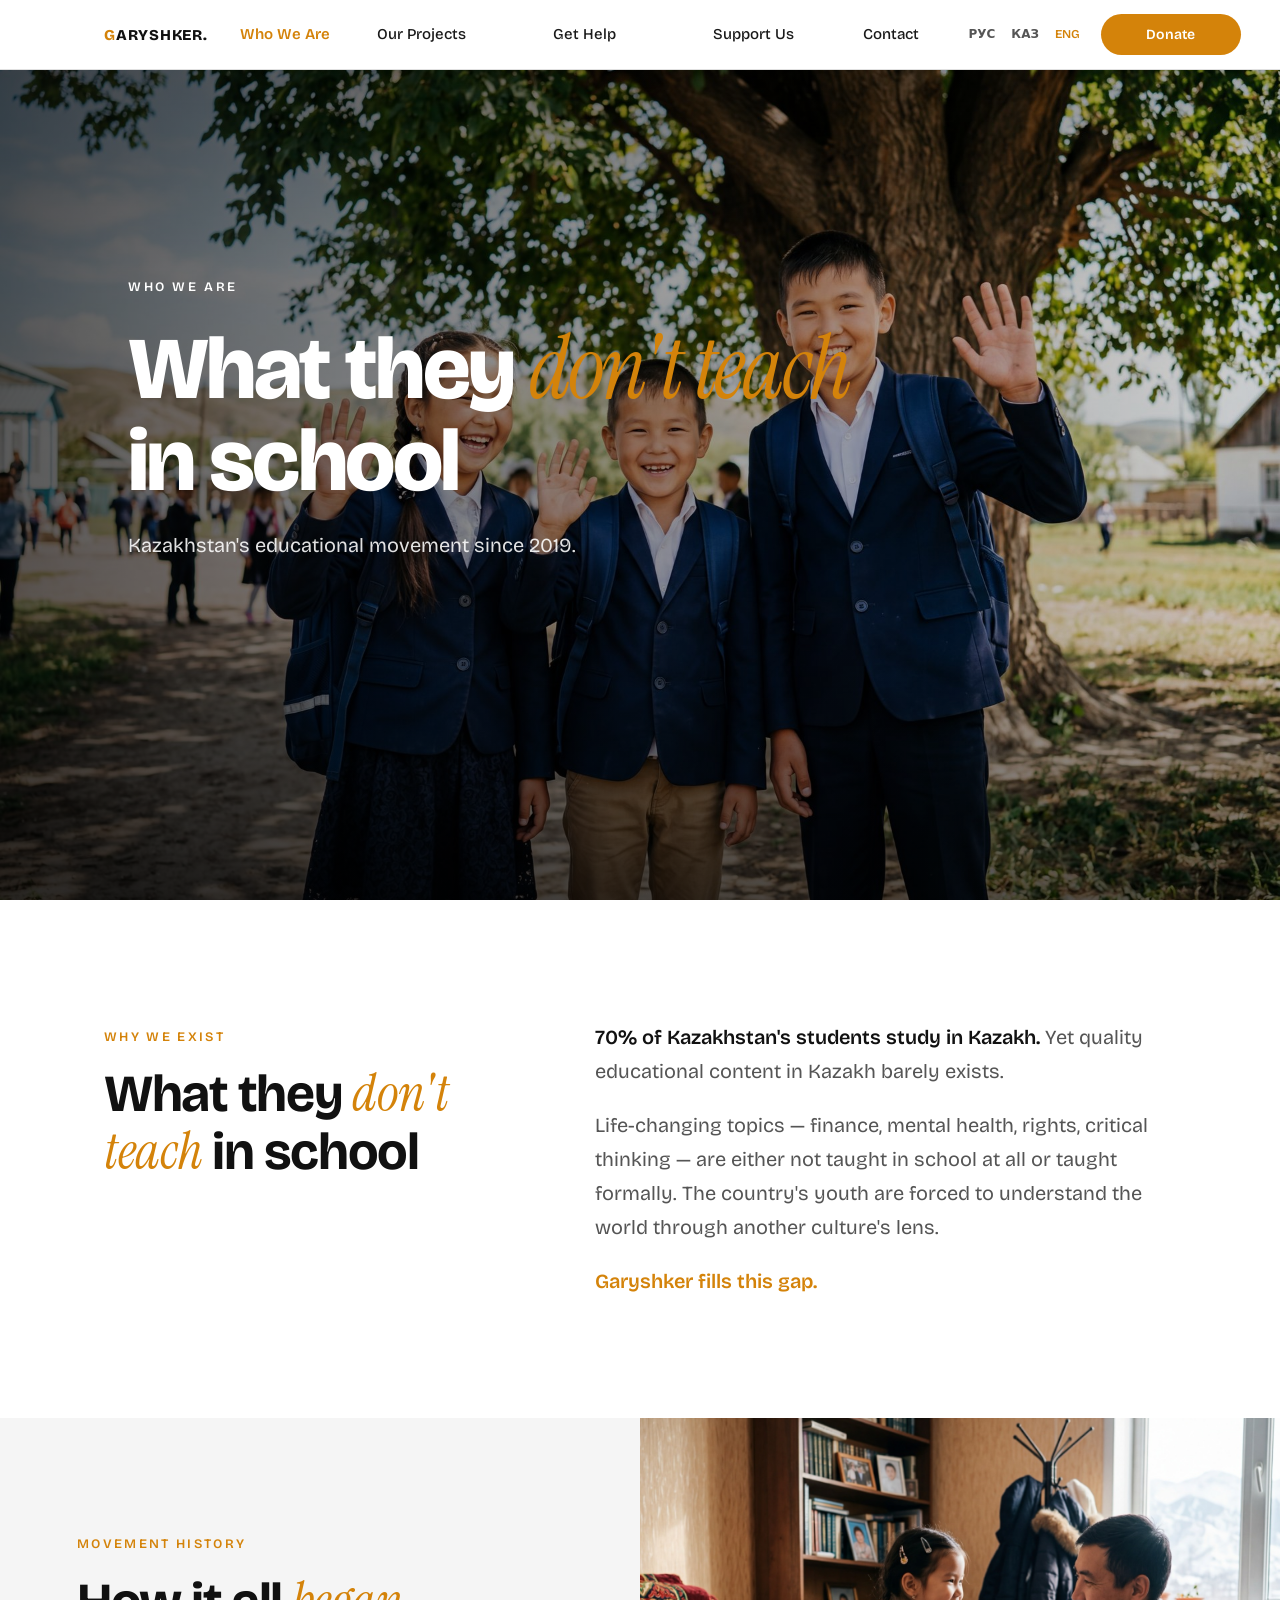
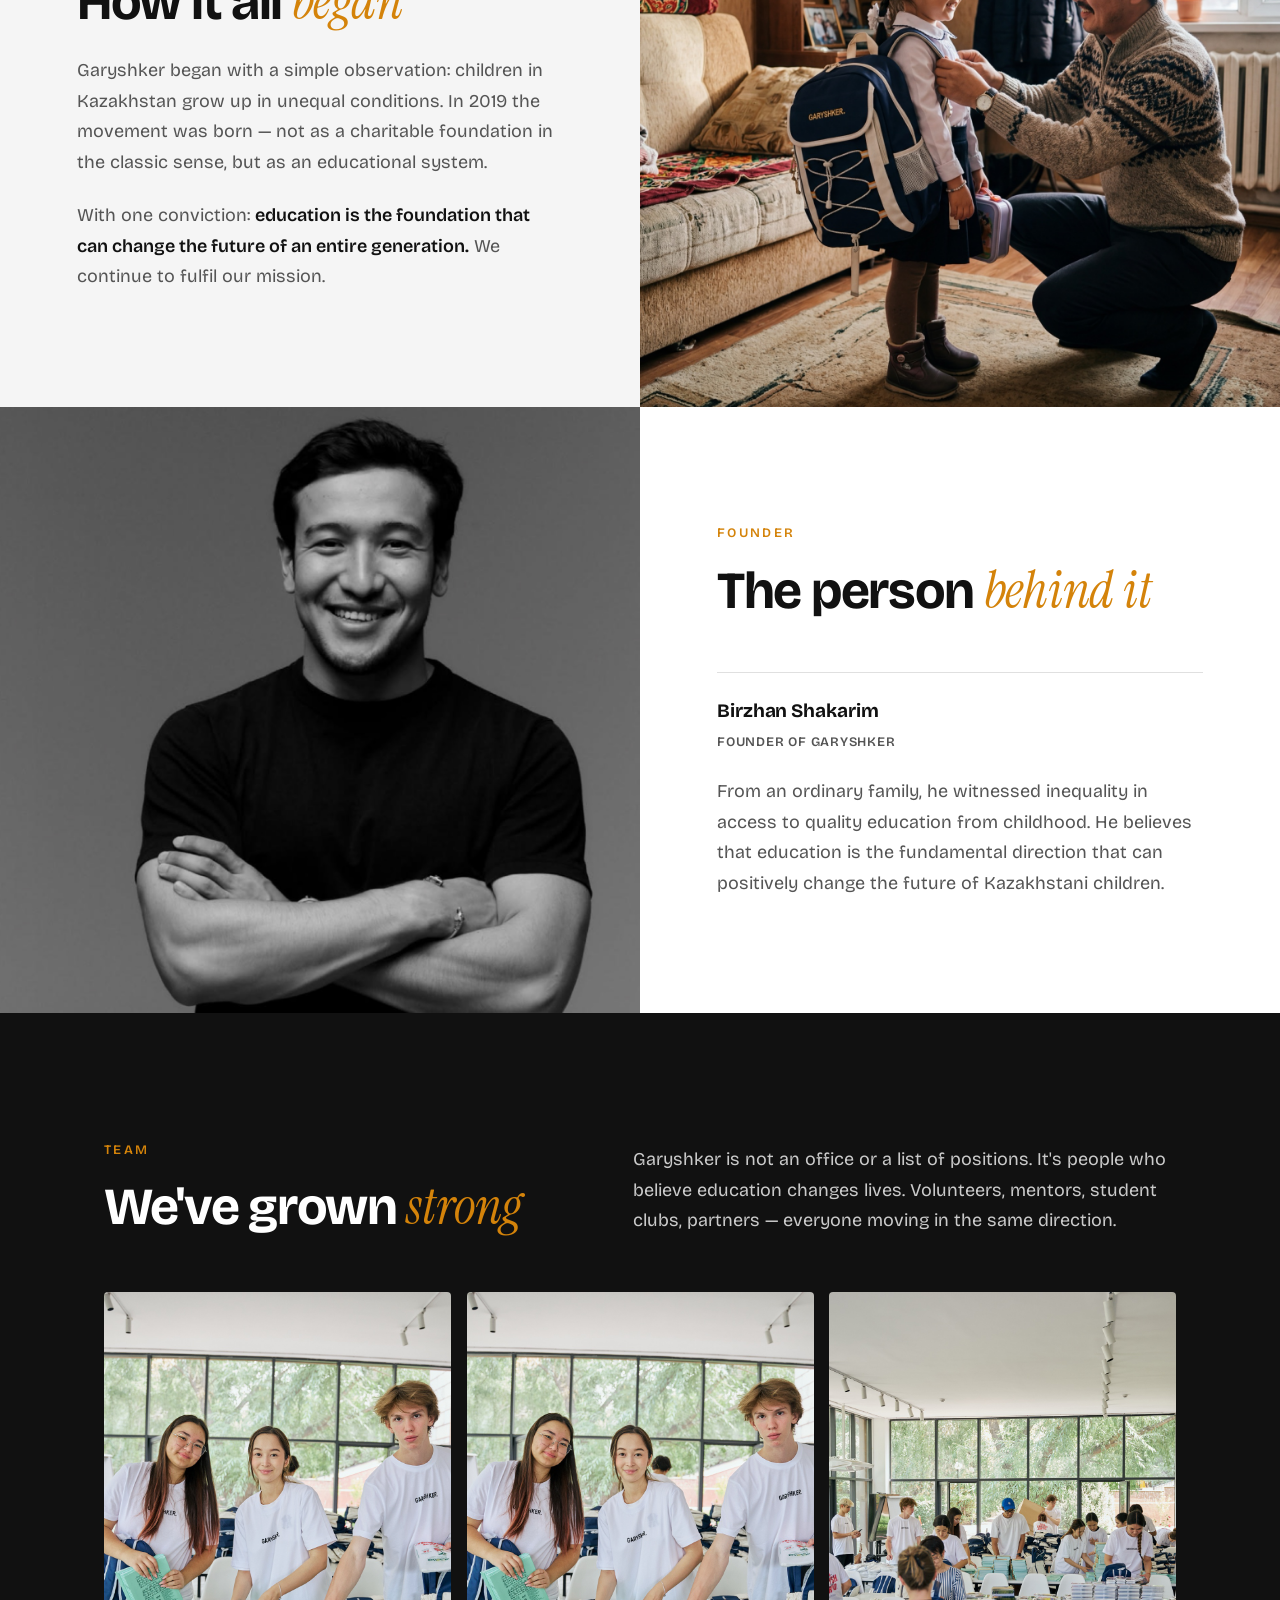
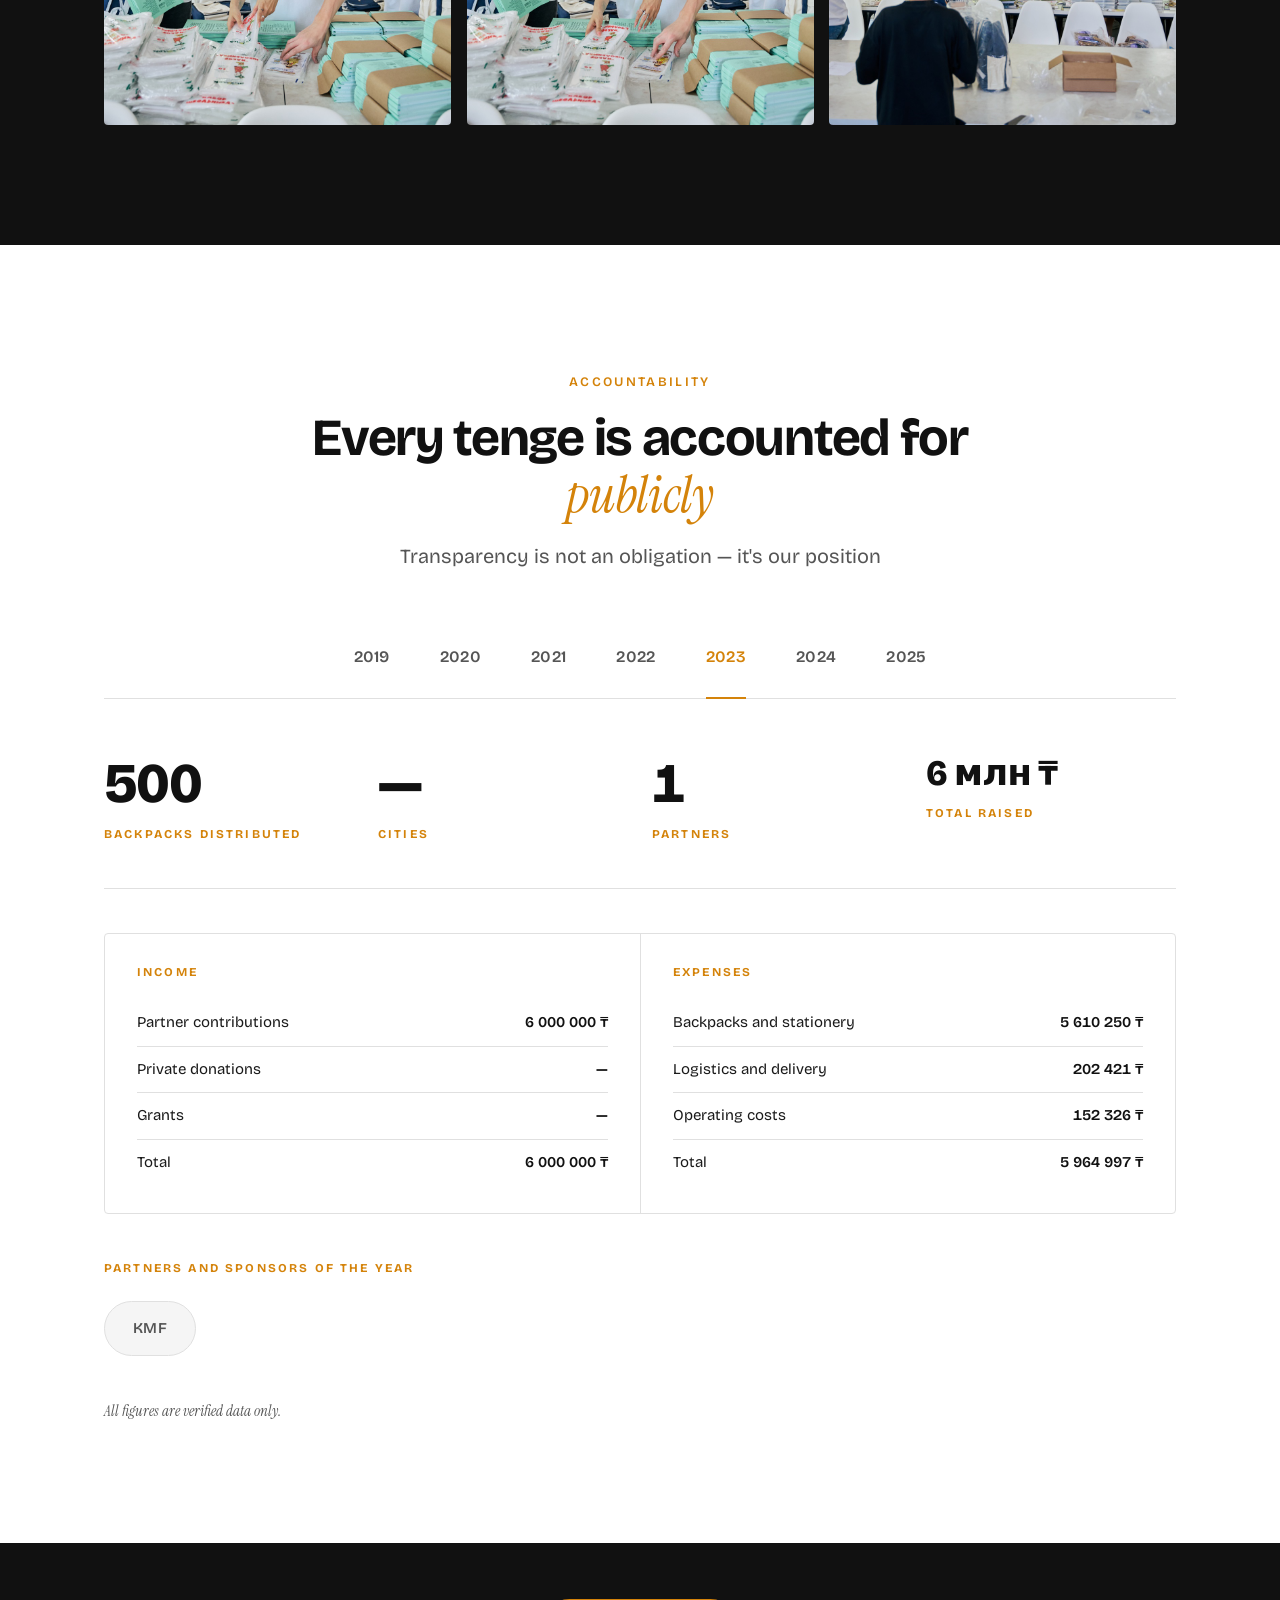
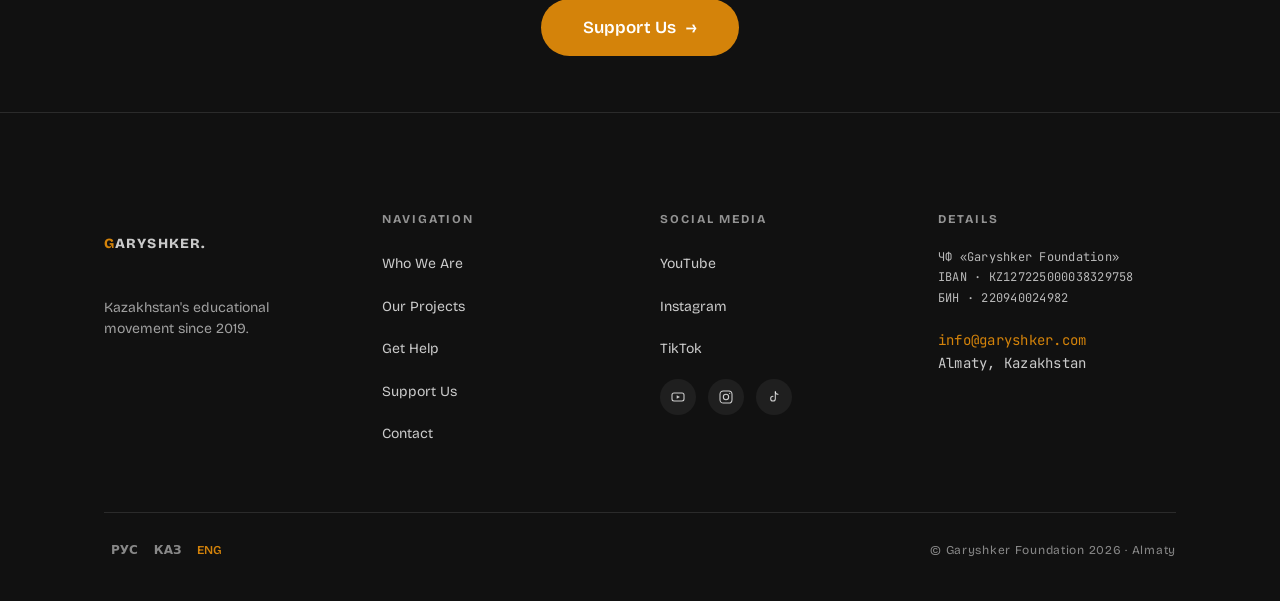
==== commit d8676760: "Populate Отчётность section on about page with 2021-2023 PDF data - Replace single placeholder panel" ====
--- a/about.html
+++ b/about.html
@@ -520,15 +520,26 @@
       <button class="year-tab" type="button" data-year="2020">2020</button>
       <button class="year-tab" type="button" data-year="2021">2021</button>
       <button class="year-tab" type="button" data-year="2022">2022</button>
-      <button class="year-tab" type="button" data-year="2023">2023</button>
+      <button class="year-tab is-active" type="button" data-year="2023">2023</button>
       <button class="year-tab" type="button" data-year="2024">2024</button>
-      <button class="year-tab is-active" type="button" data-year="2025">2025</button>
-    </div>
-
-    <div class="report-panel is-active rv" id="report-panel">
+      <button class="year-tab" type="button" data-year="2025">2025</button>
+    </div>
+
+    <!-- 2019 — нет данных -->
+    <div class="report-panel" id="panel-2019">
+      <p class="report-note" style="padding: 44px 0; font-size: 16px;">Данные за 2019 год не опубликованы.</p>
+    </div>
+
+    <!-- 2020 — нет данных -->
+    <div class="report-panel" id="panel-2020">
+      <p class="report-note" style="padding: 44px 0; font-size: 16px;">Данные за 2020 год не опубликованы.</p>
+    </div>
+
+    <!-- 2021 -->
+    <div class="report-panel" id="panel-2021">
       <div class="report-stats">
         <div class="report-stat">
-          <div class="report-stat__n">—</div>
+          <div class="report-stat__n">370</div>
           <div class="report-stat__l" data-i18n="about.report.stat.l1">Рюкзаков роздано</div>
         </div>
         <div class="report-stat">
@@ -540,7 +551,7 @@
           <div class="report-stat__l" data-i18n="about.report.stat.l3">Партнёров</div>
         </div>
         <div class="report-stat">
-          <div class="report-stat__n">—</div>
+          <div class="report-stat__n" style="font-size: clamp(26px, 2.8vw, 38px);">3,85 млн ₸</div>
           <div class="report-stat__l" data-i18n="about.report.stat.l4">Сумма сборов</div>
         </div>
       </div>
@@ -551,34 +562,139 @@
           <div class="report-finance__row"><span data-i18n="about.report.income.r1">Партнёрские взносы</span><span>—</span></div>
           <div class="report-finance__row"><span data-i18n="about.report.income.r2">Частные пожертвования</span><span>—</span></div>
           <div class="report-finance__row"><span data-i18n="about.report.income.r3">Гранты</span><span>—</span></div>
-          <div class="report-finance__row"><span data-i18n="about.report.income.r4">Итого</span><span>—</span></div>
+          <div class="report-finance__row"><span data-i18n="about.report.income.r4">Итого</span><span>3 851 816 ₸</span></div>
         </div>
         <div class="report-finance__col">
           <div class="report-finance__h" data-i18n="about.report.expense.h">Расходы</div>
-          <div class="report-finance__row"><span data-i18n="about.report.expense.r1">Рюкзаки и канцелярия</span><span>—</span></div>
-          <div class="report-finance__row"><span data-i18n="about.report.expense.r2">Логистика и доставка</span><span>—</span></div>
-          <div class="report-finance__row"><span data-i18n="about.report.expense.r3">Операционные расходы</span><span>—</span></div>
-          <div class="report-finance__row"><span data-i18n="about.report.expense.r4">Итого</span><span>—</span></div>
+          <div class="report-finance__row"><span data-i18n="about.report.expense.r1">Рюкзаки и канцелярия</span><span>3 372 871 ₸</span></div>
+          <div class="report-finance__row"><span data-i18n="about.report.expense.r2">Логистика и доставка</span><span>96 020 ₸</span></div>
+          <div class="report-finance__row"><span data-i18n="about.report.expense.r3">Операционные расходы</span><span>83 195 ₸</span></div>
+          <div class="report-finance__row"><span data-i18n="about.report.expense.r4">Итого</span><span>3 552 086 ₸</span></div>
         </div>
       </div>
 
       <div class="report-partners">
         <div class="report-partners__h" data-i18n="about.report.partners.h">Партнёры и спонсоры года</div>
         <div class="report-partners__row">
-          <span class="partner-pill-light">Партнёр 1</span>
-          <span class="partner-pill-light">Партнёр 2</span>
-          <span class="partner-pill-light">Партнёр 3</span>
+          <span class="partner-pill-light">—</span>
         </div>
       </div>
 
       <div class="report-actions">
-        <a href="#" class="btn btn--amber">
-          <span data-i18n="about.report.download">Скачать PDF-отчёт</span>
-          <span class="arr">→</span>
-        </a>
         <p class="report-note" data-i18n="about.report.note">Все цифры — только верифицированные данные.</p>
       </div>
     </div>
+
+    <!-- 2022 -->
+    <div class="report-panel" id="panel-2022">
+      <div class="report-stats">
+        <div class="report-stat">
+          <div class="report-stat__n">400</div>
+          <div class="report-stat__l" data-i18n="about.report.stat.l1">Рюкзаков роздано</div>
+        </div>
+        <div class="report-stat">
+          <div class="report-stat__n">—</div>
+          <div class="report-stat__l" data-i18n="about.report.stat.l2">Городов</div>
+        </div>
+        <div class="report-stat">
+          <div class="report-stat__n">—</div>
+          <div class="report-stat__l" data-i18n="about.report.stat.l3">Партнёров</div>
+        </div>
+        <div class="report-stat">
+          <div class="report-stat__n" style="font-size: clamp(26px, 2.8vw, 38px);">4,3 млн ₸</div>
+          <div class="report-stat__l" data-i18n="about.report.stat.l4">Сумма сборов</div>
+        </div>
+      </div>
+
+      <div class="report-finance">
+        <div class="report-finance__col">
+          <div class="report-finance__h" data-i18n="about.report.income.h">Доходы</div>
+          <div class="report-finance__row"><span data-i18n="about.report.income.r1">Партнёрские взносы</span><span>—</span></div>
+          <div class="report-finance__row"><span data-i18n="about.report.income.r2">Частные пожертвования</span><span>—</span></div>
+          <div class="report-finance__row"><span data-i18n="about.report.income.r3">Гранты</span><span>—</span></div>
+          <div class="report-finance__row"><span data-i18n="about.report.income.r4">Итого</span><span>4 299 730 ₸</span></div>
+        </div>
+        <div class="report-finance__col">
+          <div class="report-finance__h" data-i18n="about.report.expense.h">Расходы</div>
+          <div class="report-finance__row"><span data-i18n="about.report.expense.r1">Рюкзаки и канцелярия</span><span>4 011 567 ₸</span></div>
+          <div class="report-finance__row"><span data-i18n="about.report.expense.r2">Логистика и доставка</span><span>139 610 ₸</span></div>
+          <div class="report-finance__row"><span data-i18n="about.report.expense.r3">Операционные расходы</span><span>30 900 ₸</span></div>
+          <div class="report-finance__row"><span data-i18n="about.report.expense.r4">Итого</span><span>4 182 077 ₸</span></div>
+        </div>
+      </div>
+
+      <div class="report-partners">
+        <div class="report-partners__h" data-i18n="about.report.partners.h">Партнёры и спонсоры года</div>
+        <div class="report-partners__row">
+          <span class="partner-pill-light">—</span>
+        </div>
+      </div>
+
+      <div class="report-actions">
+        <p class="report-note" data-i18n="about.report.note">Все цифры — только верифицированные данные.</p>
+      </div>
+    </div>
+
+    <!-- 2023 -->
+    <div class="report-panel is-active" id="panel-2023">
+      <div class="report-stats">
+        <div class="report-stat">
+          <div class="report-stat__n">500</div>
+          <div class="report-stat__l" data-i18n="about.report.stat.l1">Рюкзаков роздано</div>
+        </div>
+        <div class="report-stat">
+          <div class="report-stat__n">—</div>
+          <div class="report-stat__l" data-i18n="about.report.stat.l2">Городов</div>
+        </div>
+        <div class="report-stat">
+          <div class="report-stat__n">1</div>
+          <div class="report-stat__l" data-i18n="about.report.stat.l3">Партнёров</div>
+        </div>
+        <div class="report-stat">
+          <div class="report-stat__n" style="font-size: clamp(26px, 2.8vw, 38px);">6 млн ₸</div>
+          <div class="report-stat__l" data-i18n="about.report.stat.l4">Сумма сборов</div>
+        </div>
+      </div>
+
+      <div class="report-finance">
+        <div class="report-finance__col">
+          <div class="report-finance__h" data-i18n="about.report.income.h">Доходы</div>
+          <div class="report-finance__row"><span data-i18n="about.report.income.r1">Партнёрские взносы</span><span>6 000 000 ₸</span></div>
+          <div class="report-finance__row"><span data-i18n="about.report.income.r2">Частные пожертвования</span><span>—</span></div>
+          <div class="report-finance__row"><span data-i18n="about.report.income.r3">Гранты</span><span>—</span></div>
+          <div class="report-finance__row"><span data-i18n="about.report.income.r4">Итого</span><span>6 000 000 ₸</span></div>
+        </div>
+        <div class="report-finance__col">
+          <div class="report-finance__h" data-i18n="about.report.expense.h">Расходы</div>
+          <div class="report-finance__row"><span data-i18n="about.report.expense.r1">Рюкзаки и канцелярия</span><span>5 610 250 ₸</span></div>
+          <div class="report-finance__row"><span data-i18n="about.report.expense.r2">Логистика и доставка</span><span>202 421 ₸</span></div>
+          <div class="report-finance__row"><span data-i18n="about.report.expense.r3">Операционные расходы</span><span>152 326 ₸</span></div>
+          <div class="report-finance__row"><span data-i18n="about.report.expense.r4">Итого</span><span>5 964 997 ₸</span></div>
+        </div>
+      </div>
+
+      <div class="report-partners">
+        <div class="report-partners__h" data-i18n="about.report.partners.h">Партнёры и спонсоры года</div>
+        <div class="report-partners__row">
+          <span class="partner-pill-light">KMF</span>
+        </div>
+      </div>
+
+      <div class="report-actions">
+        <p class="report-note" data-i18n="about.report.note">Все цифры — только верифицированные данные.</p>
+      </div>
+    </div>
+
+    <!-- 2024 — нет данных -->
+    <div class="report-panel" id="panel-2024">
+      <p class="report-note" style="padding: 44px 0; font-size: 16px;">Данные за 2024 год не опубликованы.</p>
+    </div>
+
+    <!-- 2025 — нет данных -->
+    <div class="report-panel" id="panel-2025">
+      <p class="report-note" style="padding: 44px 0; font-size: 16px;">Данные за 2025 год не опубликованы.</p>
+    </div>
+
   </div>
 </section>
 
@@ -688,10 +804,14 @@
   }, { threshold: 0.14, rootMargin: '0px 0px -8% 0px' });
   document.querySelectorAll('.rv').forEach(el => io.observe(el));
 
-  // Year tabs (visual only — data is all placeholder)
+  // Year tabs — switch panels
   document.querySelectorAll('.year-tab').forEach(tab => {
     tab.addEventListener('click', () => {
       document.querySelectorAll('.year-tab').forEach(t => t.classList.toggle('is-active', t === tab));
+      const year = tab.getAttribute('data-year');
+      document.querySelectorAll('.report-panel').forEach(p => p.classList.remove('is-active'));
+      const panel = document.getElementById('panel-' + year);
+      if (panel) panel.classList.add('is-active');
     });
   });
 </script>
